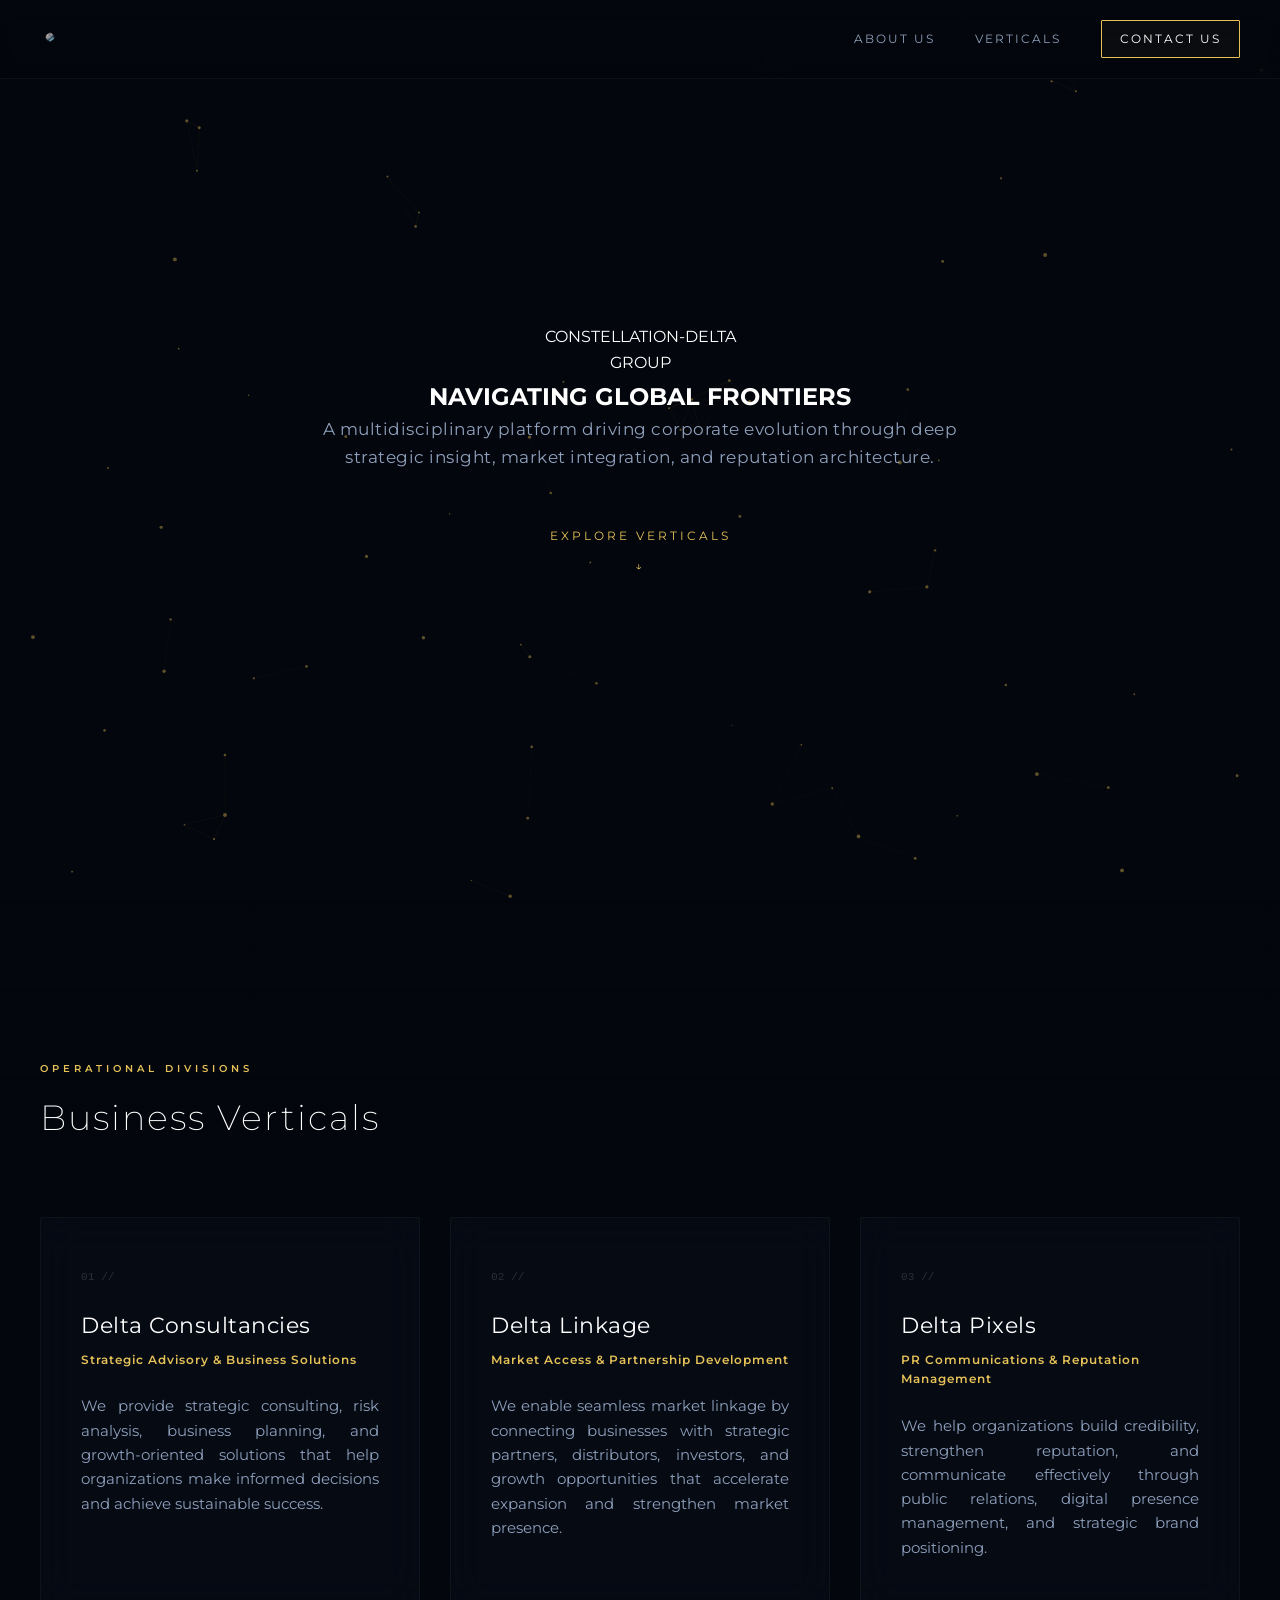
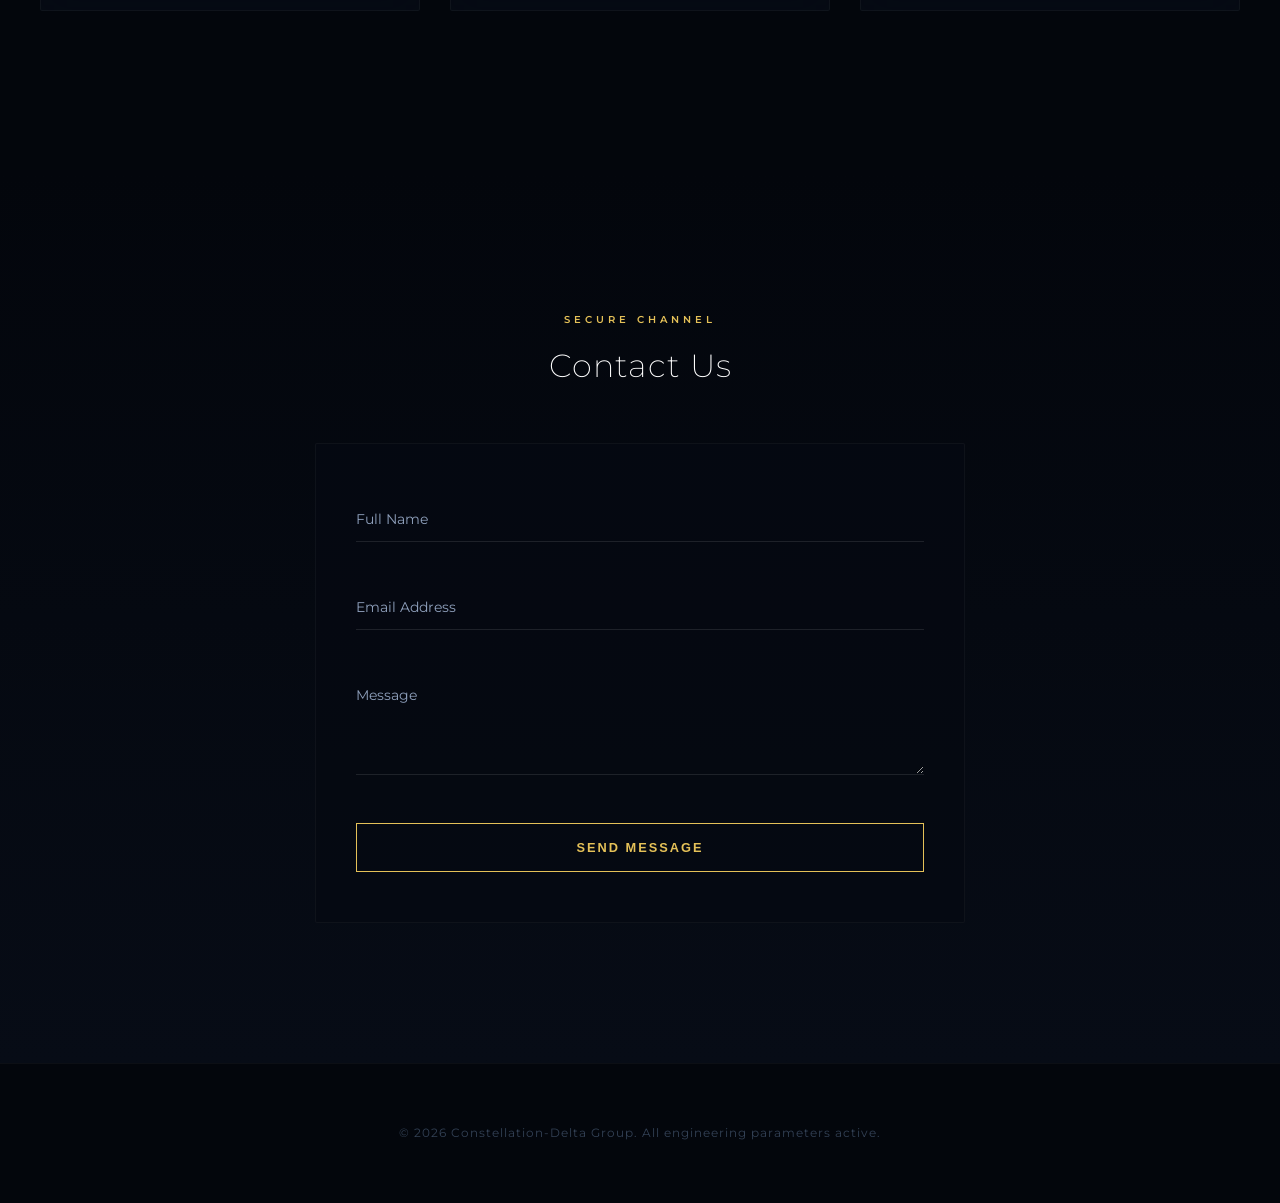
==== index.html @ 895ab6e4 "Update text and logo references in index.html" ====
<!DOCTYPE html>
<html lang="en">
<head>
    <meta charset="UTF-8">
    <meta name="viewport" content="width=device-width, initial-scale=1.0">
    <title>Constellation Delta - Group</title>
    <link rel="icon" type="image/x-icon" href="assets/img/favicon.ico">
    <link rel="stylesheet" href="style.css">
    <link rel="preconnect" href="https://fonts.googleapis.com">
    <link rel="preconnect" href="https://fonts.gstatic.com" crossorigin>
    <link href="https://fonts.googleapis.com/css2?family=Montserrat:wght@200;400;600&display=swap" rel="stylesheet">
</head>
<body>

    <canvas id="constellation-canvas"></canvas>

    <nav class="hud-navbar" id="hud-nav">
        <div class="hud-container">
            <a href="index.html" class="hud-logo-frame">
                <img src="assets/img/logo.png" alt="Constellation Delta Star" class="hud-logo-img star-glow">
            </a>
            <div class="hud-links">
                <a href="about.html" class="hud-link">About Us</a>
                <a href="#verticals" class="hud-link">Verticals</a>
                <a href="#contact" class="hud-link active-cta">Contact Us</a>
            </div>
        </div>
    </nav>

    <header class="cinema-hero">
        <div class="hero-focus-matrix">
            
            <div class="hero-text-logo">
                <div class="logo-title">CONSTELLATION-DELTA</div>
                <div class="logo-subtitle">
                    <span class="logo-line"></span>
                    <span class="logo-text">GROUP</span>
                    <span class="logo-line"></span>
                </div>
            </div>

            <h2 class="reveal-text">NAVIGATING GLOBAL FRONTIERS</h2>
            <p class="reveal-subtext">A multidisciplinary platform driving corporate evolution through deep strategic insight, market integration, and reputation architecture.</p>
            <div class="scroll-indicator-frame">
                <a href="#verticals" class="explore-trigger">Explore Verticals <span class="arrow-down">↓</span></a>
            </div>
        </div>
    </header>

    <main class="content-stream">
        <section id="verticals" class="interactive-matrix-section">
            <div class="section-intel-header">
                <span class="matrix-tag">OPERATIONAL DIVISIONS</span>
                <h2 class="matrix-title">Business Verticals</h2>
            </div>

            <div class="matrix-grid">
                <div class="matrix-node" data-tilt>
                    <div class="node-glow-conductor"></div>
                    <div class="node-internal">
                        <div class="node-index">01 //</div>
                        <h3>Delta Consultancies</h3>
                        <span class="node-specialization">Strategic Advisory & Business Solutions</span>
                        <p>We provide strategic consulting, risk analysis, business planning, and growth-oriented solutions that help organizations make informed decisions and achieve sustainable success.</p>
                    </div>
                </div>

                <div class="matrix-node" data-tilt>
                    <div class="node-glow-conductor"></div>
                    <div class="node-internal">
                        <div class="node-index">02 //</div>
                        <h3>Delta Linkage</h3>
                        <span class="node-specialization">Market Access & Partnership Development</span>
                        <p>We enable seamless market linkage by connecting businesses with strategic partners, distributors, investors, and growth opportunities that accelerate expansion and strengthen market presence.</p>
                    </div>
                </div>

                <div class="matrix-node" data-tilt>
                    <div class="node-glow-conductor"></div>
                    <div class="node-internal">
                        <div class="node-index">03 //</div>
                        <h3>Delta Pixels</h3>
                        <span class="node-specialization">PR Communications & Reputation Management</span>
                        <p>We help organizations build credibility, strengthen reputation, and communicate effectively through public relations, digital presence management, and strategic brand positioning.</p>
                    </div>
                </div>
            </div>
        </section>

        <section id="contact" class="quantum-form-section">
            <div class="form-container">
                <div class="form-intel-header">
                    <span class="matrix-tag">SECURE CHANNEL</span>
                    <h2>Contact Us</h2>
                </div>

                <form action="https://formspree.io/f/fihitesh@cdelta.in" method="POST" class="quantum-form">
                    <div class="quantum-field">
                        <input type="text" id="name" name="name" required placeholder=" ">
                        <label for="name">Full Name</label>
                        <div class="field-bar"></div>
                    </div>

                    <div class="quantum-field">
                        <input type="email" id="email" name="_replyto" required placeholder=" ">
                        <label for="email">Email Address</label>
                        <div class="field-bar"></div>
                    </div>

                    <div class="quantum-field">
                        <textarea id="message" name="message" rows="4" required placeholder=" "></textarea>
                        <label for="message">Message</label>
                        <div class="field-bar"></div>
                    </div>

                    <input type="hidden" name="_subject" value="Secure Corporate Inquiry - CDelta">
                    <button type="submit" class="quantum-submit-btn">
                        <span>Send Message</span>
                    </button>
                </form>
            </div>
        </section>
    </main>

    <footer class="matrix-footer">
        <p>&copy; 2026 Constellation-Delta Group. All engineering parameters active.</p>
    </footer>

    <script>
        // High-Performance HTML5 Canvas Constellation Galaxy Engine
        const canvas = document.getElementById('constellation-canvas');
        const ctx = canvas.getContext('2d');
        let particles = [];
        const particleCount = 75;

        function resizeCanvas() {
            canvas.width = window.innerWidth;
            canvas.height = window.innerHeight;
        }
        window.addEventListener('resize', resizeCanvas);
        resizeCanvas();

        class Particle {
            constructor() {
                this.x = Math.random() * canvas.width;
                this.y = Math.random() * canvas.height;
                this.speedX = (Math.random() - 0.5) * 0.35;
                this.speedY = (Math.random() - 0.5) * 0.35;
                this.radius = Math.random() * 1.5 + 0.5;
            }
            update() {
                this.x += this.speedX;
                this.y += this.speedY;
                if (this.x < 0 || this.x > canvas.width) this.speedX *= -1;
                if (this.y < 0 || this.y > canvas.height) this.speedY *= -1;
            }
            draw() {
                ctx.beginPath();
                ctx.arc(this.x, this.y, this.radius, 0, Math.PI * 2);
                ctx.fillStyle = 'rgba(229, 193, 88, 0.4)';
                ctx.fill();
            }
        }

        for (let i = 0; i < particleCount; i++) {
            particles.push(new Particle());
        }

        function animateGalaxy() {
            ctx.clearRect(0, 0, canvas.width, canvas.height);
            particles.forEach((p, idx) => {
                p.update();
                p.draw();
                for (let j = idx + 1; j < particles.length; j++) {
                    const dist = Math.hypot(p.x - particles[j].x, p.y - particles[j].y);
                    if (dist < 120) {
                        ctx.beginPath();
                        ctx.moveTo(p.x, p.y);
                        ctx.lineTo(particles[j].x, particles[j].y);
                        ctx.strokeStyle = `rgba(229, 193, 88, ${0.12 * (1 - dist/120)})`;
                        ctx.lineWidth = 0.5;
                        ctx.stroke();
                    }
                }
            });
            requestAnimationFrame(animateGalaxy);
        }
        animateGalaxy();

        // Advanced Mouse-Move Coordinate Glow Conductor for Matrix Cards
        const nodes = document.querySelectorAll('.matrix-node');
        nodes.forEach(node => {
            node.addEventListener('mousemove', e => {
                const rect = node.getBoundingClientRect();
                const x = e.clientX - rect.left;
                const y = e.clientY - rect.top;
                const conductor = node.querySelector('.node-glow-conductor');
                conductor.style.background = `radial-gradient(600px circle at ${x}px ${y}px, rgba(229, 193, 88, 0.08), transparent 40%)`;
            });
        });

        // Intersection Viewport Trigger Logic
        const observer = new IntersectionObserver((entries) => {
            entries.forEach(entry => {
                if (entry.isIntersecting) entry.target.classList.add('node-active');
            });
        }, { threshold: 0.1 });
        nodes.forEach(node => observer.observe(node));
    </script>
</body>
</html>
---- style.css ----
/* ==========================================================================
   1. ARCHITECTURAL TOKENS & SYSTEM VARIABLE SETUPS
   ========================================================================== */
:root {
    --space-void: #03060c;
    --space-surface: #070c16;
    --space-card: rgba(10, 17, 30, 0.45);
    --border-matrix: rgba(255, 255, 255, 0.04);
    --gold-stellar: #e5c158;
    --gold-stellar-muted: rgba(229, 193, 88, 0.2);
    --text-pure: #ffffff;
    --text-ambient: #8fa0bc;
    --font-primary: 'Montserrat', sans-serif;
}

/* Base Engine Rules */
* { margin: 0; padding: 0; box-sizing: border-box; }
html { scroll-behavior: smooth; background: var(--space-void); }
body {
    font-family: var(--font-primary);
    background-color: var(--space-void);
    color: var(--text-pure);
    overflow-x: hidden;
    line-height: 1.65;
}

/* High-Performance Canvas Space Linkage */
#constellation-canvas {
    position: fixed;
    top: 0;
    left: 0;
    width: 100vw;
    height: 100vh;
    z-index: 1;
    pointer-events: none;
}

/* ==========================================================================
   2. MODERN MINI-HUD NAVIGATION BAR
   ========================================================================== */
.hud-navbar {
    position: fixed;
    top: 0;
    left: 0;
    width: 100%;
    padding: 20px 0;
    z-index: 5000;
    background: linear-gradient(to bottom, rgba(3, 6, 12, 0.9) 0%, rgba(3, 6, 12, 0) 100%);
    backdrop-filter: blur(8px);
    -webkit-backdrop-filter: blur(8px);
    border-bottom: 1px solid var(--border-matrix);
}

.hud-container {
    max-width: 1400px;
    margin: 0 auto;
    display: flex;
    justify-content: space-between;
    align-items: center;
    padding: 0 40px;
}

.hud-logo-frame {
    display: flex;
    align-items: center;
    max-width: 280px; /* Safeguards mobile blowout strictly */
}

.hud-logo-img {
    width: 100%;
    height: auto;
    max-height: 20px; /* Keeps layout slim and hyper-controlled */
    object-fit: contain;
}

.hud-links {
    display: flex;
    align-items: center;
    gap: 40px;
}

.hud-link {
    color: var(--text-ambient);
    text-decoration: none;
    font-size: 0.75rem;
    font-weight: 400;
    letter-spacing: 2px;
    text-transform: uppercase;
    transition: color 0.3s cubic-bezier(0.16, 1, 0.3, 1);
}
.hud-link:hover, .hud-link.active-link { color: var(--gold-stellar); }

.active-cta {
    border: 1px solid var(--gold-stellar);
    padding: 8px 18px;
    border-radius: 1px;
    color: var(--text-pure);
    background: rgba(229, 193, 88, 0.03);
}
.active-cta:hover {
    background: var(--gold-stellar);
    color: var(--space-void);
    box-shadow: 0 0 15px var(--gold-stellar-muted);
}

/* ==========================================================================
   3. CINEMATIC HERO SPACE & PULSAR EXPLICIT GLOW
   ========================================================================== */
.cinema-hero {
    min-height: 100vh;
    display: flex;
    align-items: center;
    justify-content: center;
    position: relative;
    z-index: 5;
    padding: 0 30px;
}

.hero-focus-matrix {
    max-width: 900px;
    text-align: center;
}

/* Explicit Radiant Pulsar Star Glow Configuration */
.emblem-pulsar-wrapper {
    position: relative;
    display: inline-block;
    margin-bottom: 40px;
}

.pulsar-star-emblem {
    height: 100px;
    width: auto;
    max-width: 100%;
    object-fit: contain;
    animation: pulsarGlowAnimation 3.5s infinite ease-in-out;
}

@keyframes pulsarGlowAnimation {
    0% {
        filter: drop-shadow(0 0 15px rgba(229, 193, 88, 0.25)) brightness(1);
        transform: scale(1);
    }
    50% {
        filter: drop-shadow(0 0 45px rgba(229, 193, 88, 0.75)) brightness(1.2);
        transform: scale(1.02);
    }
    100% {
        filter: drop-shadow(0 0 15px rgba(229, 193, 88, 0.25)) brightness(1);
        transform: scale(1);
    }
}

.cinema-hero h1 {
    font-size: 3.5rem;
    font-weight: 200;
    letter-spacing: 6px;
    line-height: 1.2;
    margin-bottom: 24px;
    background: linear-gradient(180deg, #ffffff 30%, var(--text-ambient));
    -webkit-background-clip: text;
    -webkit-text-fill-color: transparent;
}

.cinema-hero p {
    font-size: 1.05rem;
    color: var(--text-ambient);
    font-weight: 400;
    max-width: 700px;
    margin: 0 auto 50px auto;
    letter-spacing: 0.5px;
}

.explore-trigger {
    color: var(--gold-stellar);
    text-decoration: none;
    font-size: 0.75rem;
    text-transform: uppercase;
    letter-spacing: 3px;
}
.arrow-down { display: block; margin-top: 8px; animation: bounce 2s infinite; }
@keyframes bounce { 0%, 20%, 50%, 80%, 100% { transform: translateY(0); } 40% { transform: translateY(-5px); } 60% { transform: translateY(-3px); } }

/* ==========================================================================
   4. INTERACTIVE MATRIX NODE ARCHITECTURE (NO EMOJIS)
   ========================================================================== */
.content-stream { position: relative; z-index: 10; background: linear-gradient(to bottom, transparent, var(--space-void) 15%); }

.interactive-matrix-section { padding: 160px 40px; max-width: 1400px; margin: 0 auto; }
.section-intel-header { margin-bottom: 70px; }
.matrix-tag { font-size: 0.65rem; color: var(--gold-stellar); letter-spacing: 4px; text-transform: uppercase; display: block; margin-bottom: 12px; font-weight: 600; }
.matrix-title { font-size: 2.2rem; font-weight: 200; letter-spacing: 2px; }

.matrix-grid { display: grid; grid-template-columns: repeat(auto-fit, minmax(360px, 1fr)); gap: 30px; }

.matrix-node {
    position: relative;
    background: var(--space-card);
    border: 1px solid var(--border-matrix);
    backdrop-filter: blur(20px);
    -webkit-backdrop-filter: blur(20px);
    border-radius: 2px;
    overflow: hidden;
    transition: transform 0.5s cubic-bezier(0.16, 1, 0.3, 1), border-color 0.5s ease;
}

.node-glow-conductor { position: absolute; top: 0; left: 0; width: 100%; height: 100%; pointer-events: none; z-index: 1; }
.node-internal { padding: 50px 40px; position: relative; z-index: 2; }
.node-index { font-size: 0.7rem; color: rgba(255,255,255,0.15); margin-bottom: 20px; font-family: monospace; }
.matrix-node h3 { font-size: 1.4rem; font-weight: 400; margin-bottom: 6px; letter-spacing: 0.5px; }
.node-specialization { font-size: 0.75rem; color: var(--gold-stellar); display: block; margin-bottom: 25px; letter-spacing: 1px; font-weight: 600; }
.matrix-node p { color: var(--text-ambient); font-size: 0.92rem; font-weight: 400; text-align: justify; }

/* Node Hover State Transformations */
.matrix-node:hover {
    transform: translateY(-8px) scale(1.01);
    border-color: rgba(229, 193, 88, 0.3);
    box-shadow: 0 15px 40px rgba(0,0,0,0.5);
}

/* ==========================================================================
   5. ADVANCED QUANTUM COMPONENT FORM FIELDS (SUBJECT ONLY)
   ========================================================================== */
.quantum-form-section { padding: 140px 40px; background: linear-gradient(to bottom, transparent, var(--space-surface)); }
.form-container { max-width: 650px; margin: 0 auto; }
.form-intel-header { text-align: center; margin-bottom: 50px; }
.form-intel-header h2 { font-size: 2rem; font-weight: 200; letter-spacing: 1px; }

.quantum-form { background: rgba(5, 9, 18, 0.8); border: 1px solid var(--border-matrix); padding: 50px 40px; border-radius: 2px; }
.quantum-field { position: relative; margin-bottom: 40px; }

.quantum-field input, .quantum-field textarea {
    width: 100%;
    padding: 14px 0;
    background: transparent;
    border: none;
    border-bottom: 1px solid rgba(255, 255, 255, 0.1);
    color: var(--text-pure);
    font-family: inherit;
    font-size: 1rem;
    transition: border-color 0.3s ease;
}

.quantum-field label {
    position: absolute;
    top: 14px;
    left: 0;
    color: var(--text-ambient);
    font-size: 0.9rem;
    font-weight: 400;
    pointer-events: none;
    transition: all 0.3s cubic-bezier(0.16, 1, 0.3, 1);
}

.quantum-field input:focus, .quantum-field textarea:focus { outline: none; }
.field-bar { position: absolute; bottom: 0; left: 0; width: 0; height: 1px; background: var(--gold-stellar); transition: width 0.4s ease; }
.quantum-field input:focus ~ .field-bar, .quantum-field textarea:focus ~ .field-bar { width: 100%; }

/* Advanced Label Displacement Architecture */
.quantum-field input:focus ~ label, .quantum-field input:not(:placeholder-shown) ~ label,
.quantum-field textarea:focus ~ label, .quantum-field textarea:not(:placeholder-shown) ~ label {
    top: -16px;
    font-size: 0.72rem;
    color: var(--gold-stellar);
    letter-spacing: 1.5px;
    text-transform: uppercase;
}

.quantum-submit-btn {
    width: 100%;
    background: transparent;
    border: 1px solid var(--gold-stellar);
    padding: 16px;
    cursor: pointer;
    position: relative;
    overflow: hidden;
}
.quantum-submit-btn span { color: var(--gold-stellar); font-size: 0.8rem; font-weight: 600; text-transform: uppercase; letter-spacing: 2px; position: relative; z-index: 2; transition: color 0.3s ease; }
.quantum-submit-btn::before { content: ''; position: absolute; top: 0; left: -100%; width: 100%; height: 100%; background: var(--gold-stellar); z-index: 1; transition: left 0.4s cubic-bezier(0.16, 1, 0.3, 1); }
.quantum-submit-btn:hover::before { left: 0; }
.quantum-submit-btn:hover span { color: var(--space-void); }

/* ==========================================================================
   6. HIGH-FIDELITY DOCUMENT PROFILE SCREEN VIEW (ABOUT PAGE)
   ========================================================================== */
.profile-document-view { min-height: 100vh; display: flex; align-items: center; padding: 140px 40px 80px 40px; position: relative; z-index: 5; }
.document-frame { max-width: 1000px; margin: 0 auto; background: var(--space-card); border: 1px solid var(--border-matrix); padding: 70px 60px; backdrop-filter: blur(20px); -webkit-backdrop-filter: blur(20px); }
.profile-header { font-size: 2.8rem; font-weight: 200; letter-spacing: 1px; margin-top: 15px; margin-bottom: 50px; }
.profile-body-grid { display: grid; grid-template-columns: 1fr 1fr; gap: 60px; }
.macro-abstract { font-size: 1.3rem; color: var(--text-pure); font-weight: 200; line-height: 1.6; border-left: 2px solid var(--gold-stellar); padding-left: 30px; }
.profile-extended-col p { color: var(--text-ambient); font-size: 1rem; margin-bottom: 30px; font-weight: 400; text-align: justify; }
.return-vector-btn { color: var(--gold-stellar); text-decoration: none; font-size: 0.75rem; text-transform: uppercase; letter-spacing: 2px; display: inline-block; margin-top: 10px; }
.return-vector-btn:hover { text-decoration: underline; }

/* ==========================================================================
   7. STAGGERED ANIMATIONS & ROBUST MOBILE ENGINEERING
   ========================================================================== */
.matrix-footer { text-align: center; padding: 60px 0; border-top: 1px solid var(--border-matrix); color: #334155; font-size: 0.72rem; letter-spacing: 1px; position: relative; z-index: 10; }

@media (max-width: 968px) {
    .profile-body-grid { grid-template-columns: 1fr; gap: 40px; }
    .document-frame { padding: 40px 25px; }
    .cinema-hero h1 { font-size: 2.2rem; letter-spacing: 3px; }
    .hud-container { padding: 0 20px; }
    .hud-links { gap: 20px; }
}

@media (max-width: 768px) {
    .matrix-grid { grid-template-columns: 1fr; }
    .hud-links { display: none; } /* Standard technical architectural cutoff for adaptive screens */
    .interactive-matrix-section { padding: 100px 20px; }
    .quantum-form { padding: 35px 20px; }
}
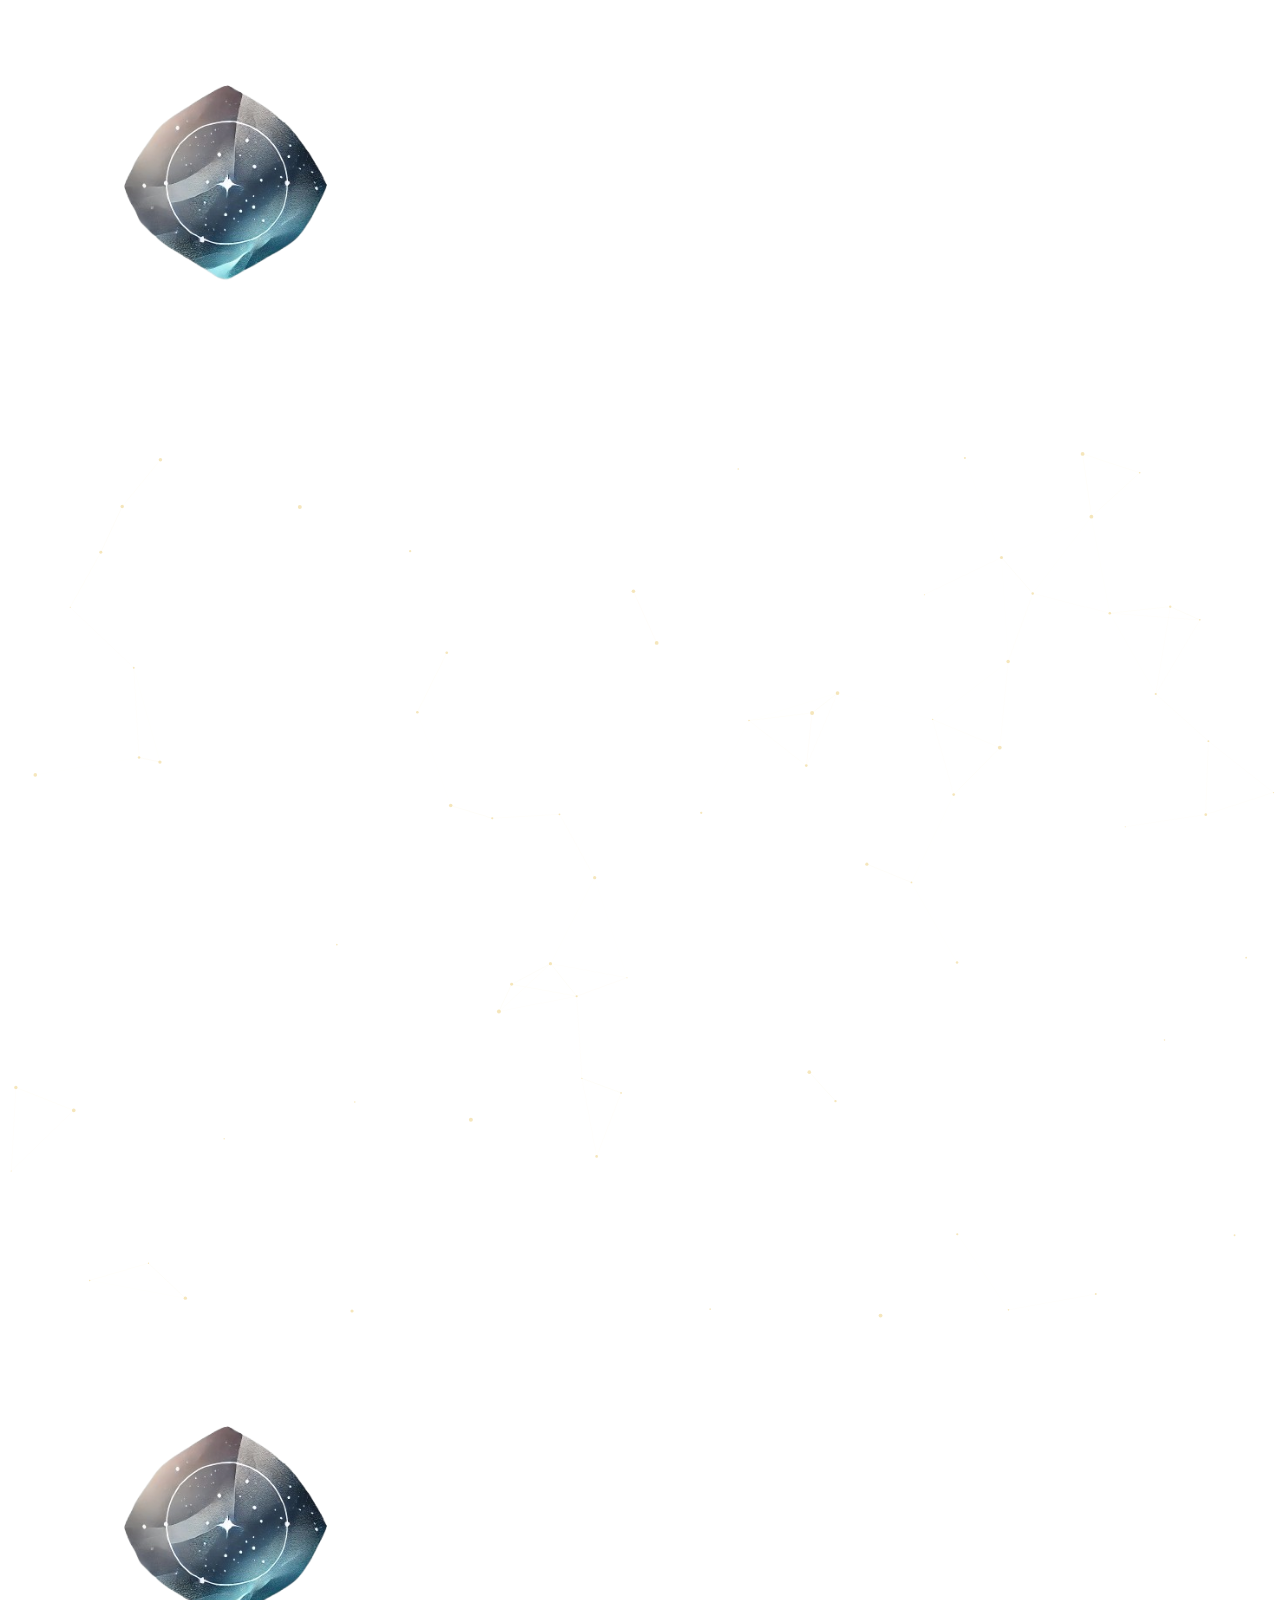
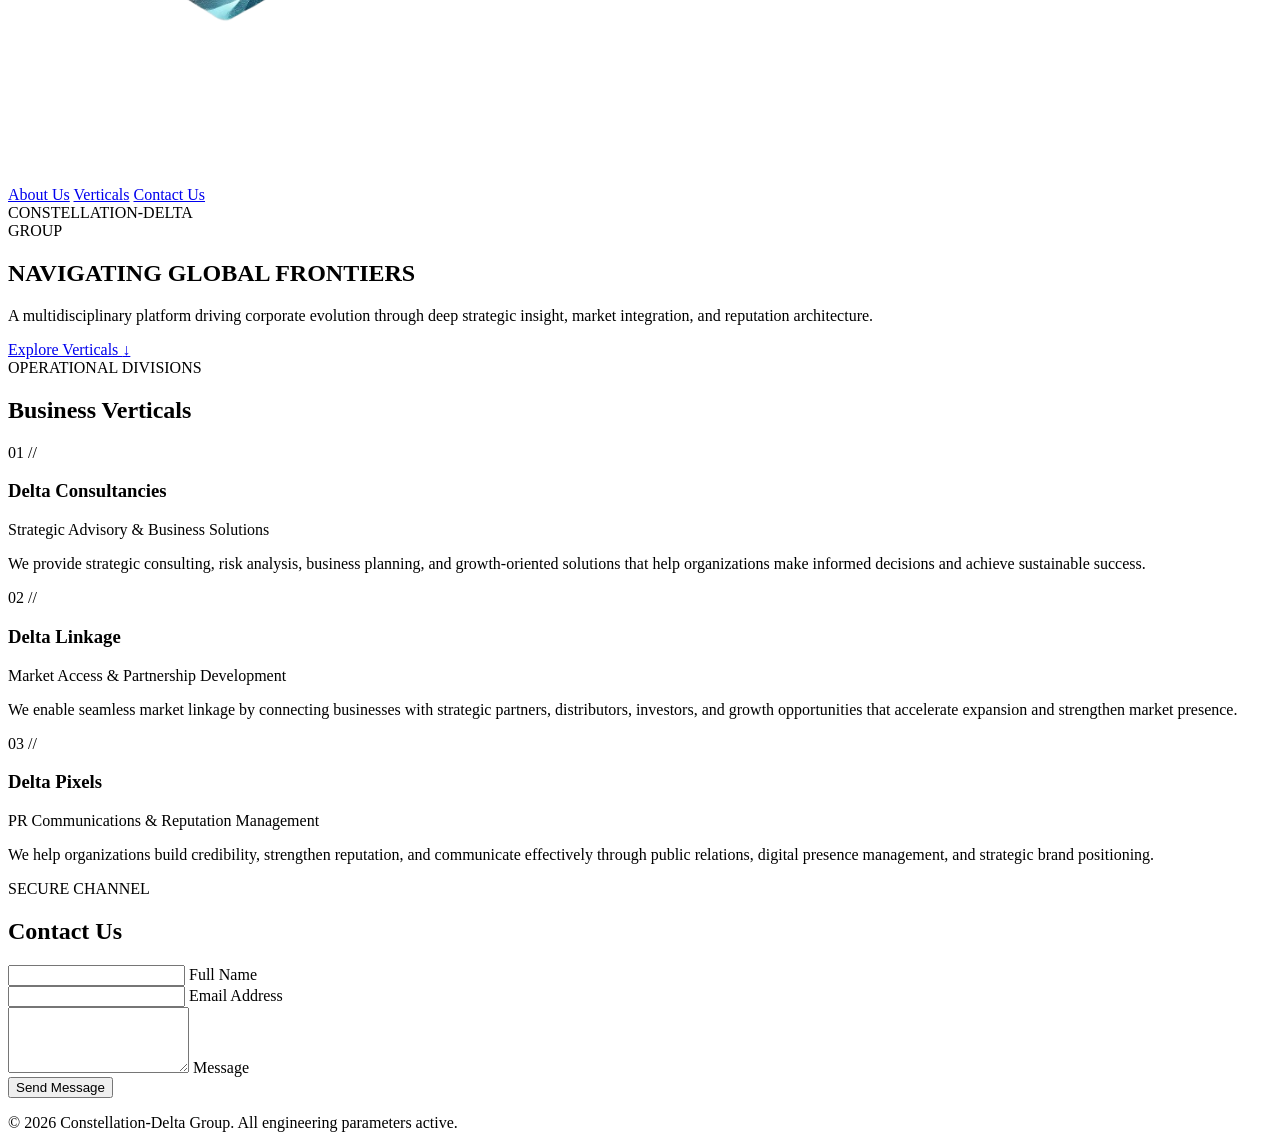
==== commit f7c2a393: "Update index.html" ====
--- a/index.html
+++ b/index.html
@@ -11,13 +11,20 @@
     <link href="https://fonts.googleapis.com/css2?family=Montserrat:wght@200;400;600&display=swap" rel="stylesheet">
 </head>
 <body>
+    <!-- CDelta one-time institutional brand ident -->
+    <div class="brand-ident" aria-hidden="true">
+        <div class="brand-ident-stage">
+            <img src="assets/img/logo.png" alt="" class="brand-ident-logo">
+        </div>
+    </div>
+
 
     <canvas id="constellation-canvas"></canvas>
 
     <nav class="hud-navbar" id="hud-nav">
         <div class="hud-container">
             <a href="index.html" class="hud-logo-frame">
-                <img src="assets/img/logo.png" alt="Constellation Delta Star" class="hud-logo-img star-glow">
+                <img src="assets/img/logo.png" alt="Constellation Delta Star" class="hud-logo-img">
             </a>
             <div class="hud-links">
                 <a href="about.html" class="hud-link">About Us</a>
@@ -206,6 +213,22 @@
             });
         }, { threshold: 0.1 });
         nodes.forEach(node => observer.observe(node));
-    </script>
+    
+        /*
+         * CDelta brand-ident controller.
+         * The constellation background animation is not modified.
+         */
+        window.addEventListener('load', function () {
+            document.documentElement.classList.add('brand-ident-active');
+
+            window.setTimeout(function () {
+                document.documentElement.classList.add('brand-ident-handoff');
+            }, 2000);
+
+            window.setTimeout(function () {
+                document.documentElement.classList.add('brand-ident-complete');
+            }, 2850);
+        });
+</script>
 </body>
 </html>
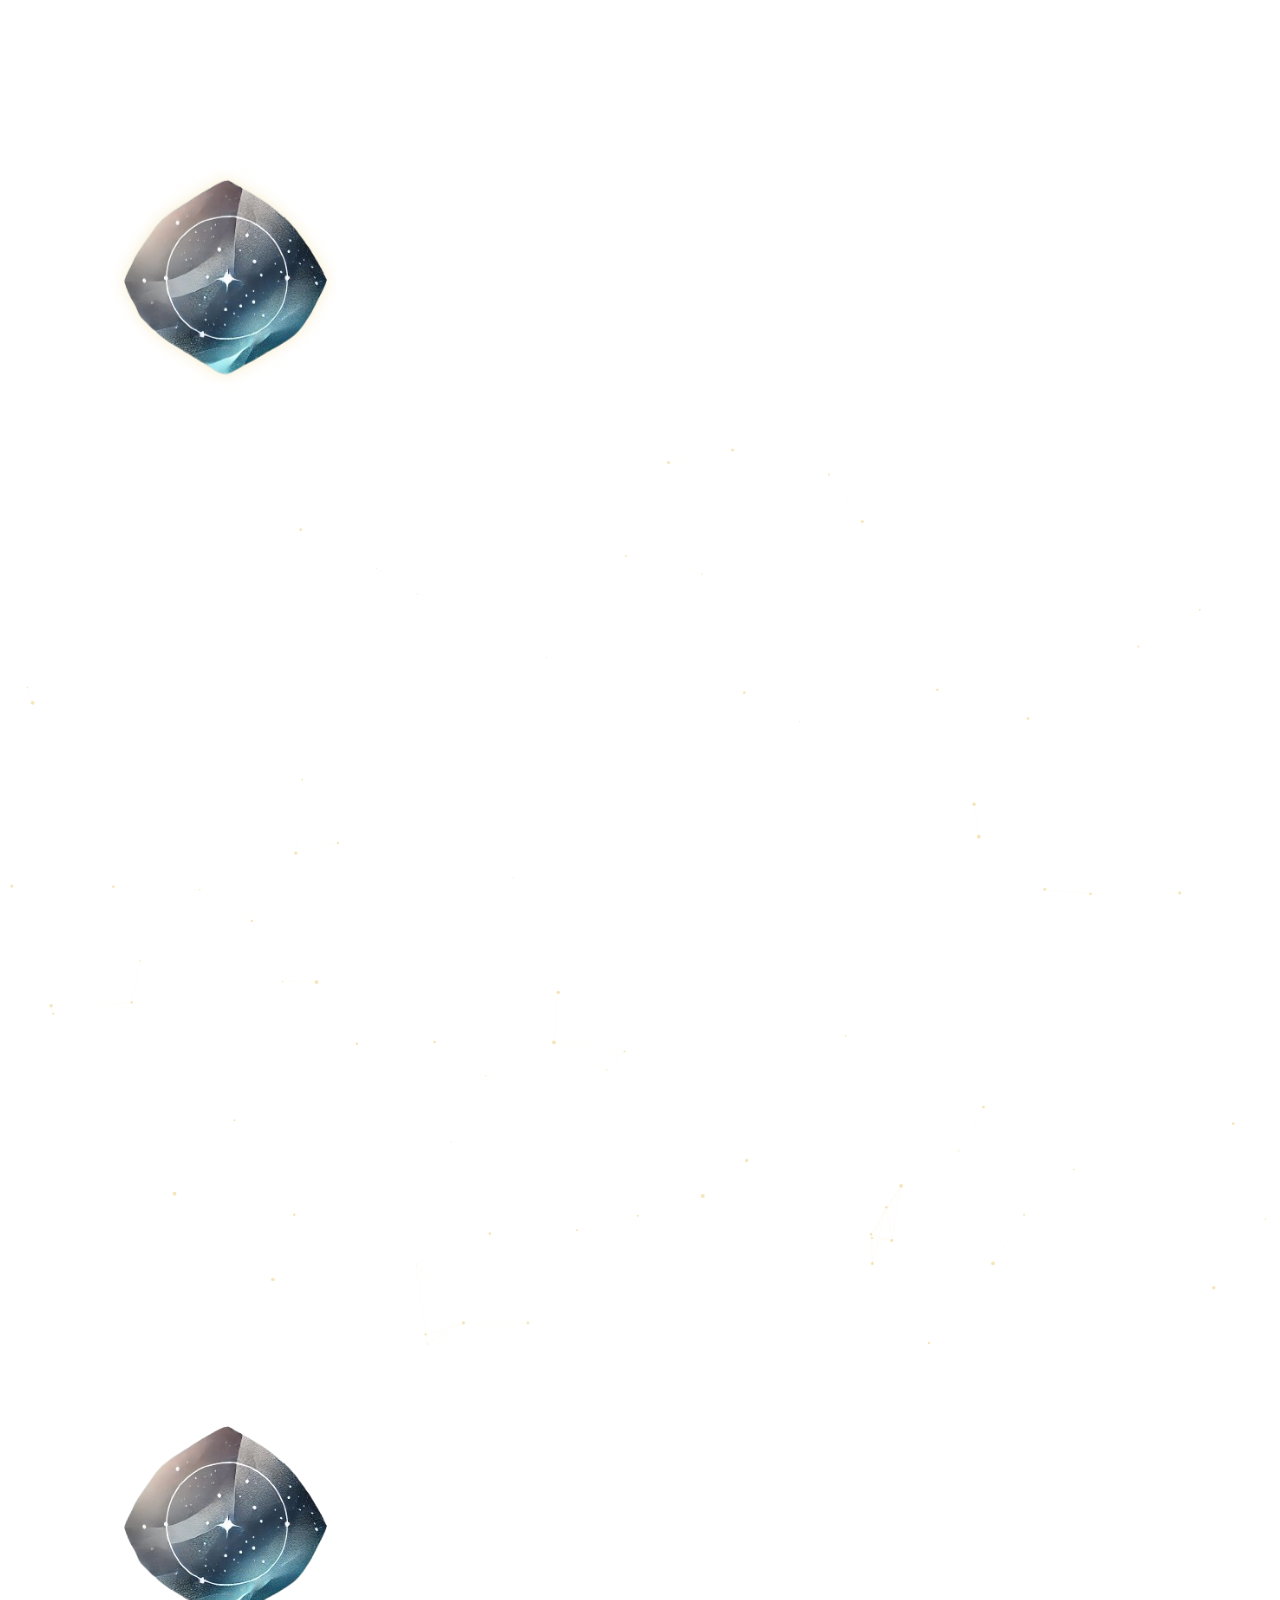
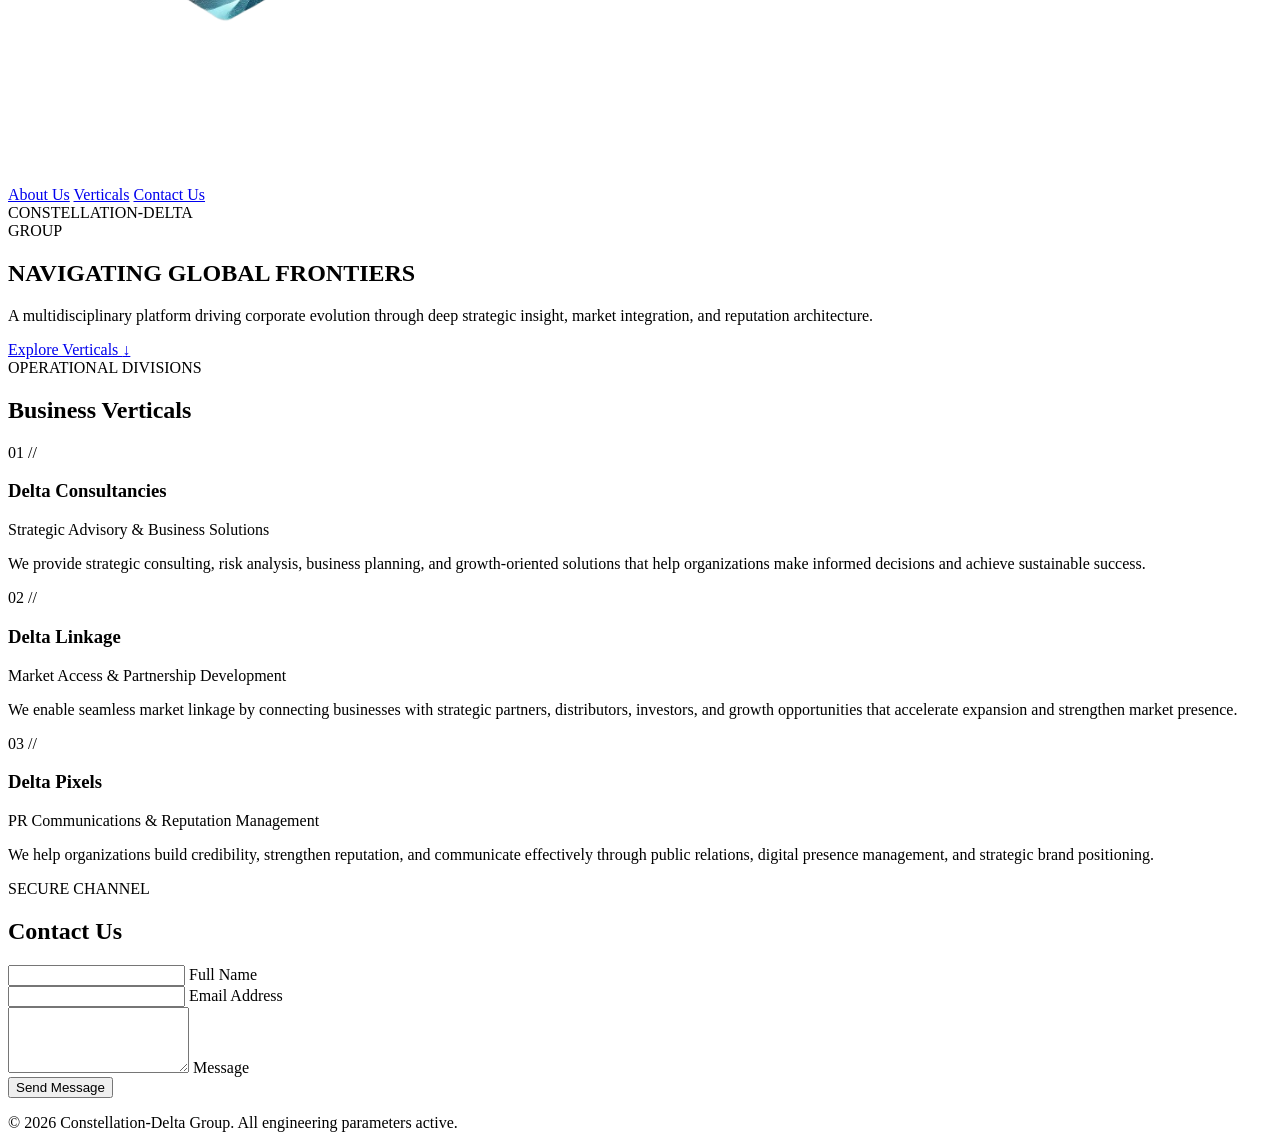
==== commit eb61fd9e: "Update index.html" ====
--- a/index.html
+++ b/index.html
@@ -11,10 +11,11 @@
     <link href="https://fonts.googleapis.com/css2?family=Montserrat:wght@200;400;600&display=swap" rel="stylesheet">
 </head>
 <body>
+
     <!-- CDelta one-time institutional brand ident -->
-    <div class="brand-ident" aria-hidden="true">
+    <div class="brand-ident" id="brand-ident" aria-hidden="true">
         <div class="brand-ident-stage">
-            <img src="assets/img/logo.png" alt="" class="brand-ident-logo">
+            <img src="assets/img/logo.png" alt="" class="brand-ident-logo" id="brand-ident-logo">
         </div>
     </div>
 
@@ -24,7 +25,7 @@
     <nav class="hud-navbar" id="hud-nav">
         <div class="hud-container">
             <a href="index.html" class="hud-logo-frame">
-                <img src="assets/img/logo.png" alt="Constellation Delta Star" class="hud-logo-img">
+                <img src="assets/img/logo.png" alt="Constellation Delta Star" class="hud-logo-img" id="nav-logo">
             </a>
             <div class="hud-links">
                 <a href="about.html" class="hud-link">About Us</a>
@@ -214,21 +215,98 @@
         }, { threshold: 0.1 });
         nodes.forEach(node => observer.observe(node));
     
-        /*
-         * CDelta brand-ident controller.
-         * The constellation background animation is not modified.
-         */
-        window.addEventListener('load', function () {
-            document.documentElement.classList.add('brand-ident-active');
-
-            window.setTimeout(function () {
-                document.documentElement.classList.add('brand-ident-handoff');
-            }, 2000);
-
-            window.setTimeout(function () {
-                document.documentElement.classList.add('brand-ident-complete');
-            }, 2850);
-        });
+        // CDelta Institutional Brand Ident
+        // This animation is independent of the existing constellation canvas.
+        (function () {
+            const brandIdent = document.getElementById('brand-ident');
+            const brandLogo = document.getElementById('brand-ident-logo');
+            const navLogo = document.getElementById('nav-logo');
+
+            if (!brandIdent || !brandLogo || !navLogo) return;
+
+            const reducedMotion = window.matchMedia('(prefers-reduced-motion: reduce)').matches;
+
+            function finishImmediately() {
+                brandIdent.classList.add('is-hidden');
+                navLogo.classList.add('logo-ready');
+            }
+
+            function runBrandIdent() {
+                if (reducedMotion) {
+                    finishImmediately();
+                    return;
+                }
+
+                const target = navLogo.getBoundingClientRect();
+                const start = brandLogo.getBoundingClientRect();
+
+                const moveX = (target.left + target.width / 2) - (start.left + start.width / 2);
+                const moveY = (target.top + target.height / 2) - (start.top + start.height / 2);
+                const scale = Math.max(0.01, Math.min(1, target.width / start.width));
+
+                navLogo.classList.remove('logo-ready');
+
+                // One complete 2.4-second institutional 3D revolution.
+                brandLogo.animate(
+                    [
+                        { transform: 'rotateY(0deg) scale(1)', filter: 'drop-shadow(0 0 8px rgba(229,193,88,.25))' },
+                        { transform: 'rotateY(90deg) scale(1.025)', filter: 'drop-shadow(0 0 18px rgba(229,193,88,.55))' },
+                        { transform: 'rotateY(180deg) scale(1.04)', filter: 'drop-shadow(0 0 24px rgba(229,193,88,.70))' },
+                        { transform: 'rotateY(270deg) scale(1.025)', filter: 'drop-shadow(0 0 18px rgba(229,193,88,.55))' },
+                        { transform: 'rotateY(360deg) scale(1)', filter: 'drop-shadow(0 0 8px rgba(229,193,88,.30))' }
+                    ],
+                    {
+                        duration: 2400,
+                        easing: 'cubic-bezier(.45,.05,.55,.95)',
+                        fill: 'forwards'
+                    }
+                ).finished
+                .then(function () {
+                    // Very short front-facing settle (0.2 seconds).
+                    return brandLogo.animate(
+                        [
+                            { transform: 'rotateY(360deg) scale(1)' },
+                            { transform: 'rotateY(360deg) scale(1.015)' },
+                            { transform: 'rotateY(360deg) scale(1)' }
+                        ],
+                        { duration: 200, easing: 'ease-out', fill: 'forwards' }
+                    ).finished;
+                })
+                .then(function () {
+                    // Same emblem now travels to the actual measured nav position (0.8 seconds).
+                    return brandLogo.animate(
+                        [
+                            {
+                                transform: 'translate3d(0,0,0) rotateY(360deg) scale(1)',
+                                filter: 'drop-shadow(0 0 8px rgba(229,193,88,.30))'
+                            },
+                            {
+                                transform: 'translate3d(' + moveX + 'px,' + moveY + 'px,0) rotateY(360deg) scale(' + scale + ')',
+                                filter: 'drop-shadow(0 0 8px rgba(229,193,88,.25))'
+                            }
+                        ],
+                        {
+                            duration: 800,
+                            easing: 'cubic-bezier(.65,0,.35,1)',
+                            fill: 'forwards'
+                        }
+                    ).finished;
+                })
+                .then(function () {
+                    navLogo.classList.add('logo-ready');
+                    brandIdent.classList.add('is-hidden');
+                })
+                .catch(finishImmediately);
+            }
+
+            if (document.readyState === 'complete') {
+                window.setTimeout(runBrandIdent, 80);
+            } else {
+                window.addEventListener('load', function () {
+                    window.setTimeout(runBrandIdent, 80);
+                }, { once: true });
+            }
+        }());
 </script>
 </body>
-</html>
+</html>
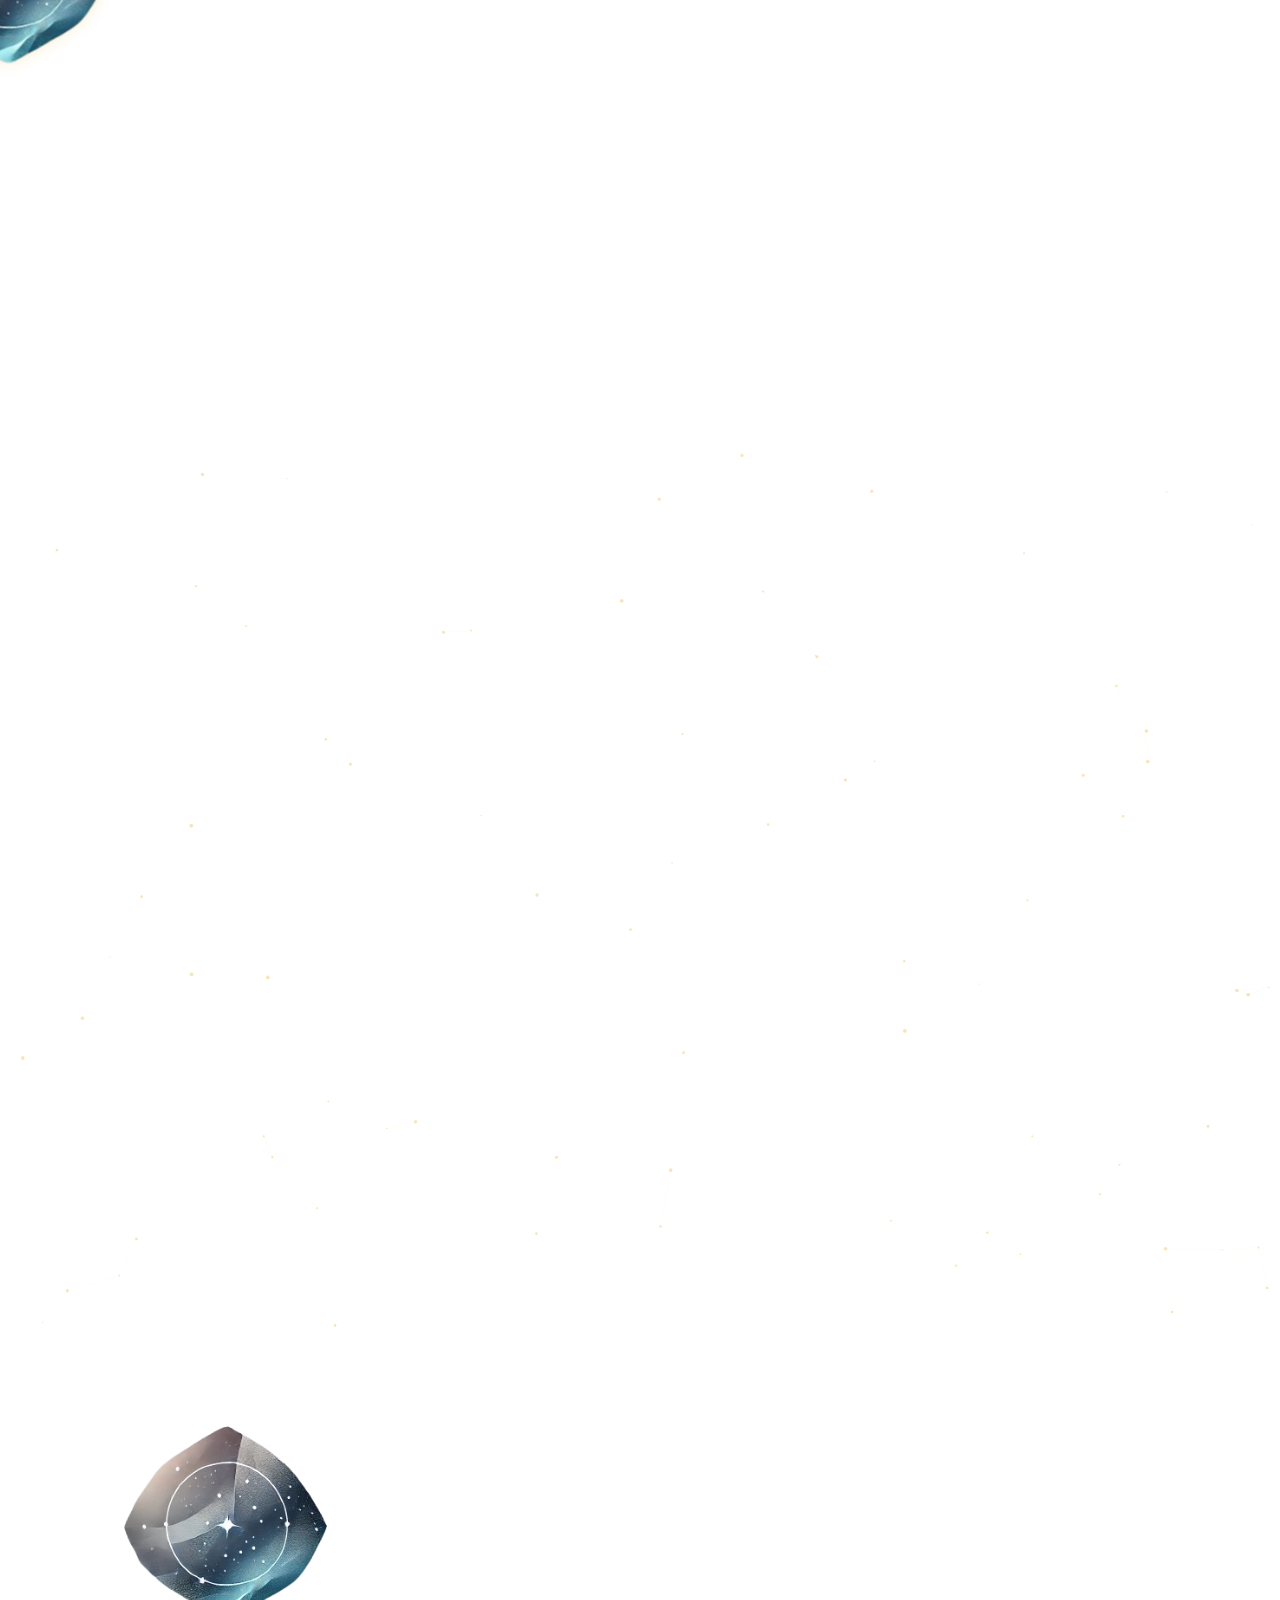
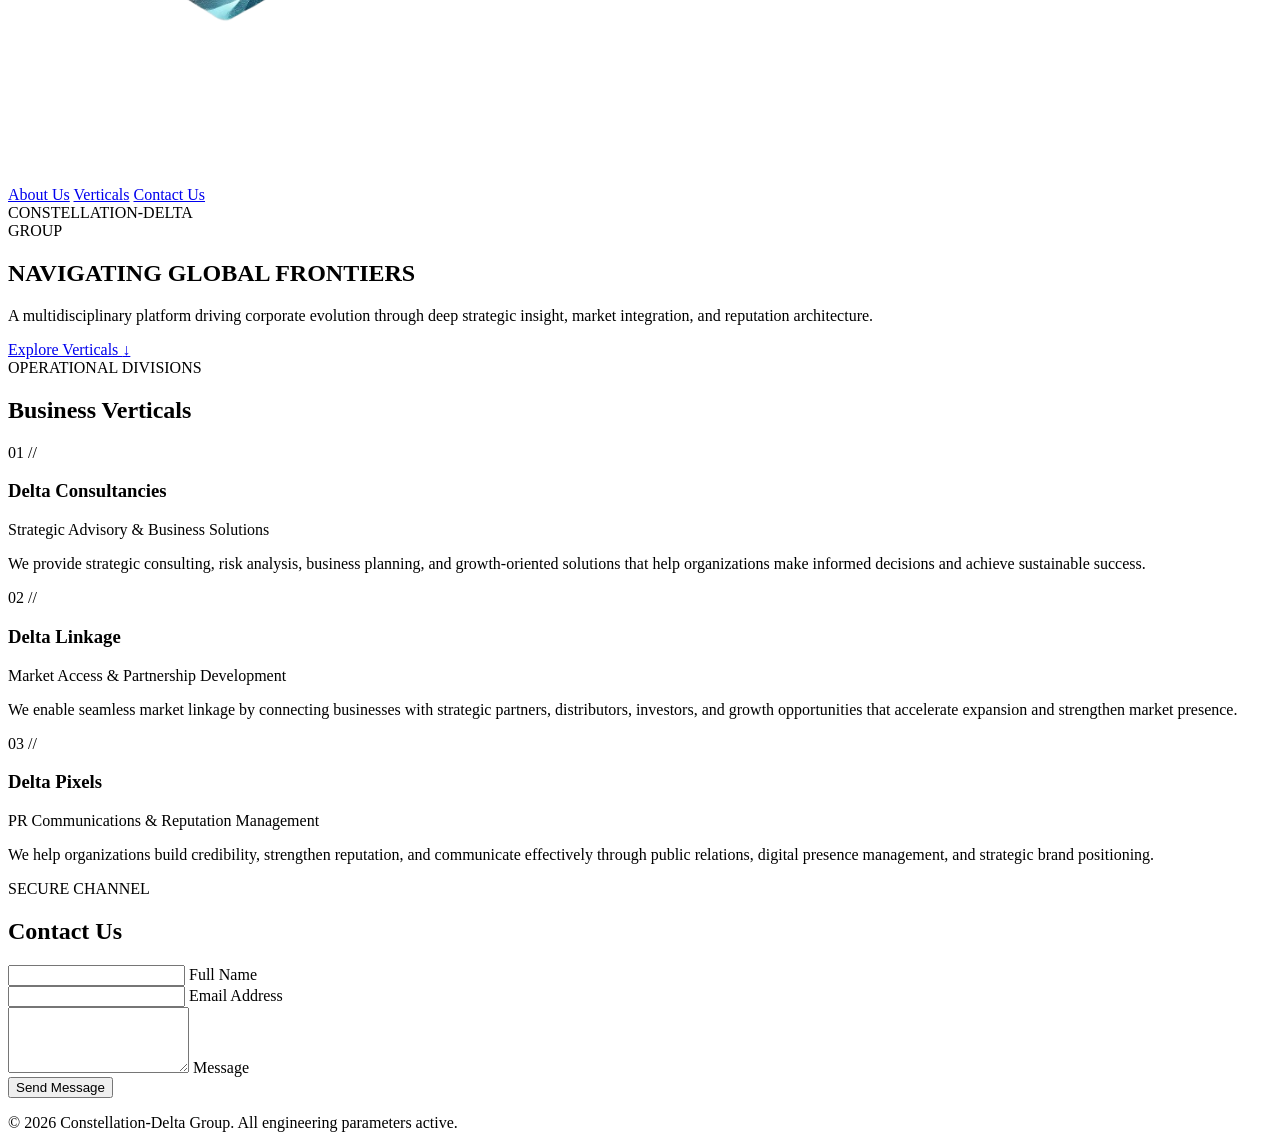
==== commit 7ce561f2: "A" ====
--- a/index.html
+++ b/index.html
@@ -10,7 +10,7 @@
     <link rel="preconnect" href="https://fonts.gstatic.com" crossorigin>
     <link href="https://fonts.googleapis.com/css2?family=Montserrat:wght@200;400;600&display=swap" rel="stylesheet">
 </head>
-<body>
+<body class="brand-intro-running">
 
     <!-- CDelta one-time institutional brand ident -->
     <div class="brand-ident" id="brand-ident" aria-hidden="true">
@@ -216,7 +216,8 @@
         nodes.forEach(node => observer.observe(node));
     
         // CDelta Institutional Brand Ident
-        // This animation is independent of the existing constellation canvas.
+        // Only the background constellation and center emblem are visible
+        // until the emblem reaches the navigation position.
         (function () {
             const brandIdent = document.getElementById('brand-ident');
             const brandLogo = document.getElementById('brand-ident-logo');
@@ -226,19 +227,22 @@
 
             const reducedMotion = window.matchMedia('(prefers-reduced-motion: reduce)').matches;
 
-            function finishImmediately() {
+            function revealSite() {
+                document.body.classList.remove('brand-intro-running');
+                navLogo.classList.add('logo-ready');
                 brandIdent.classList.add('is-hidden');
-                navLogo.classList.add('logo-ready');
             }
 
             function runBrandIdent() {
                 if (reducedMotion) {
-                    finishImmediately();
+                    revealSite();
                     return;
                 }
 
+                // brandLogo is exactly centered by CSS. The nav destination is
+                // measured from the real rendered logo, so alignment is responsive.
+                const start = brandLogo.getBoundingClientRect();
                 const target = navLogo.getBoundingClientRect();
-                const start = brandLogo.getBoundingClientRect();
 
                 const moveX = (target.left + target.width / 2) - (start.left + start.width / 2);
                 const moveY = (target.top + target.height / 2) - (start.top + start.height / 2);
@@ -246,67 +250,59 @@
 
                 navLogo.classList.remove('logo-ready');
 
-                // One complete 2.4-second institutional 3D revolution.
+                // 2.4 seconds: one full 3D vertical-axis revolution.
                 brandLogo.animate(
                     [
-                        { transform: 'rotateY(0deg) scale(1)', filter: 'drop-shadow(0 0 8px rgba(229,193,88,.25))' },
-                        { transform: 'rotateY(90deg) scale(1.025)', filter: 'drop-shadow(0 0 18px rgba(229,193,88,.55))' },
-                        { transform: 'rotateY(180deg) scale(1.04)', filter: 'drop-shadow(0 0 24px rgba(229,193,88,.70))' },
-                        { transform: 'rotateY(270deg) scale(1.025)', filter: 'drop-shadow(0 0 18px rgba(229,193,88,.55))' },
-                        { transform: 'rotateY(360deg) scale(1)', filter: 'drop-shadow(0 0 8px rgba(229,193,88,.30))' }
+                        { transform: 'translate(-50%, -50%) rotateY(0deg) scale(1)', filter: 'drop-shadow(0 0 8px rgba(229,193,88,.24))' },
+                        { transform: 'translate(-50%, -50%) rotateY(90deg) scale(1.02)', filter: 'drop-shadow(0 0 18px rgba(229,193,88,.48))' },
+                        { transform: 'translate(-50%, -50%) rotateY(180deg) scale(1.04)', filter: 'drop-shadow(0 0 22px rgba(229,193,88,.60))' },
+                        { transform: 'translate(-50%, -50%) rotateY(270deg) scale(1.02)', filter: 'drop-shadow(0 0 18px rgba(229,193,88,.48))' },
+                        { transform: 'translate(-50%, -50%) rotateY(360deg) scale(1)', filter: 'drop-shadow(0 0 8px rgba(229,193,88,.28))' }
                     ],
-                    {
-                        duration: 2400,
-                        easing: 'cubic-bezier(.45,.05,.55,.95)',
-                        fill: 'forwards'
-                    }
+                    { duration: 2400, easing: 'cubic-bezier(.45,.05,.55,.95)', fill: 'forwards' }
                 ).finished
                 .then(function () {
-                    // Very short front-facing settle (0.2 seconds).
+                    // 0.2 seconds: brief front-facing settle.
                     return brandLogo.animate(
                         [
-                            { transform: 'rotateY(360deg) scale(1)' },
-                            { transform: 'rotateY(360deg) scale(1.015)' },
-                            { transform: 'rotateY(360deg) scale(1)' }
+                            { transform: 'translate(-50%, -50%) rotateY(360deg) scale(1)' },
+                            { transform: 'translate(-50%, -50%) rotateY(360deg) scale(1.015)' },
+                            { transform: 'translate(-50%, -50%) rotateY(360deg) scale(1)' }
                         ],
                         { duration: 200, easing: 'ease-out', fill: 'forwards' }
                     ).finished;
                 })
                 .then(function () {
-                    // Same emblem now travels to the actual measured nav position (0.8 seconds).
+                    // 0.8 seconds: same emblem shrinks and travels to the exact nav position.
                     return brandLogo.animate(
                         [
+                            { transform: 'translate(-50%, -50%) rotateY(360deg) scale(1)' },
                             {
-                                transform: 'translate3d(0,0,0) rotateY(360deg) scale(1)',
-                                filter: 'drop-shadow(0 0 8px rgba(229,193,88,.30))'
-                            },
-                            {
-                                transform: 'translate3d(' + moveX + 'px,' + moveY + 'px,0) rotateY(360deg) scale(' + scale + ')',
-                                filter: 'drop-shadow(0 0 8px rgba(229,193,88,.25))'
+                                transform:
+                                    'translate(calc(-50% + ' + moveX + 'px), calc(-50% + ' + moveY + 'px)) ' +
+                                    'rotateY(360deg) scale(' + scale + ')'
                             }
                         ],
-                        {
-                            duration: 800,
-                            easing: 'cubic-bezier(.65,0,.35,1)',
-                            fill: 'forwards'
-                        }
+                        { duration: 800, easing: 'cubic-bezier(.65,0,.35,1)', fill: 'forwards' }
                     ).finished;
                 })
-                .then(function () {
-                    navLogo.classList.add('logo-ready');
-                    brandIdent.classList.add('is-hidden');
-                })
-                .catch(finishImmediately);
-            }
-
+                .then(revealSite)
+                .catch(revealSite);
+            }
+
+            // Wait for final layout, then measure the actual destination.
             if (document.readyState === 'complete') {
-                window.setTimeout(runBrandIdent, 80);
+                requestAnimationFrame(function () {
+                    requestAnimationFrame(runBrandIdent);
+                });
             } else {
                 window.addEventListener('load', function () {
-                    window.setTimeout(runBrandIdent, 80);
+                    requestAnimationFrame(function () {
+                        requestAnimationFrame(runBrandIdent);
+                    });
                 }, { once: true });
             }
         }());
 </script>
 </body>
-</html>+</html>
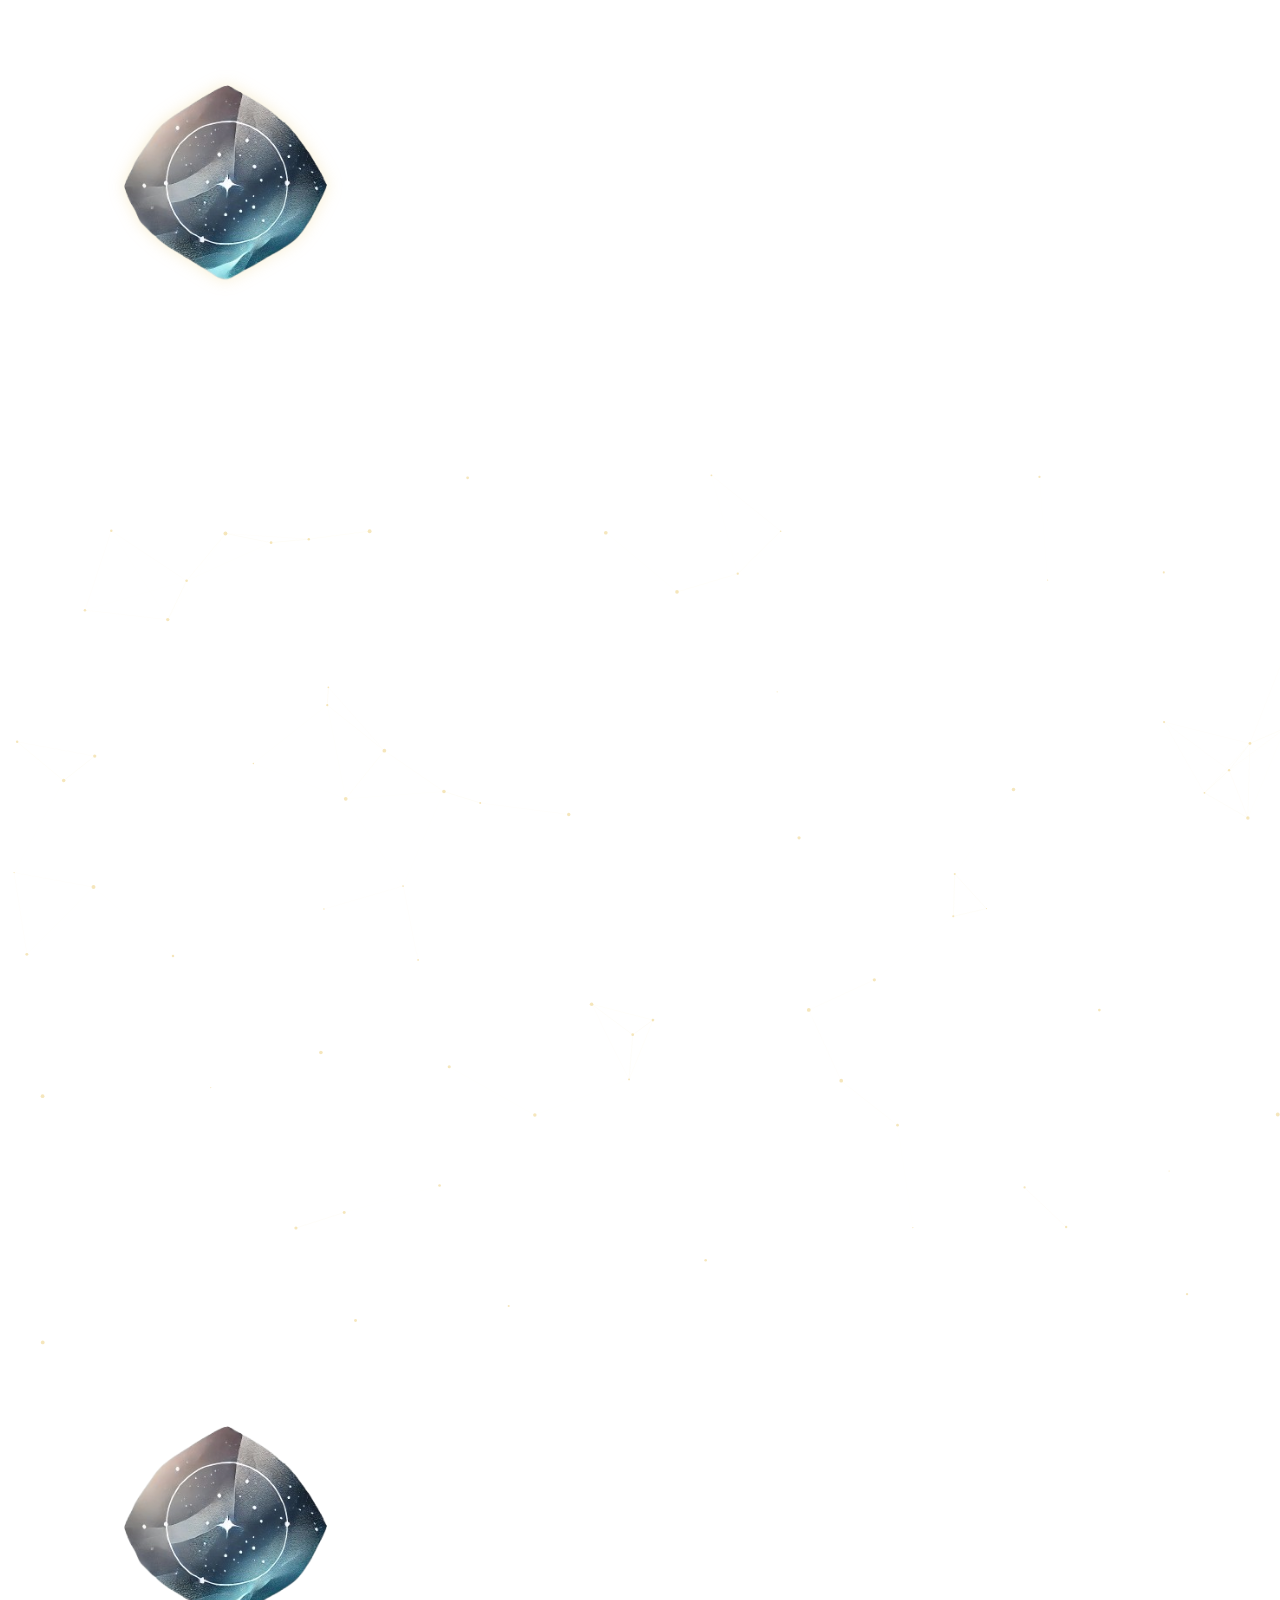
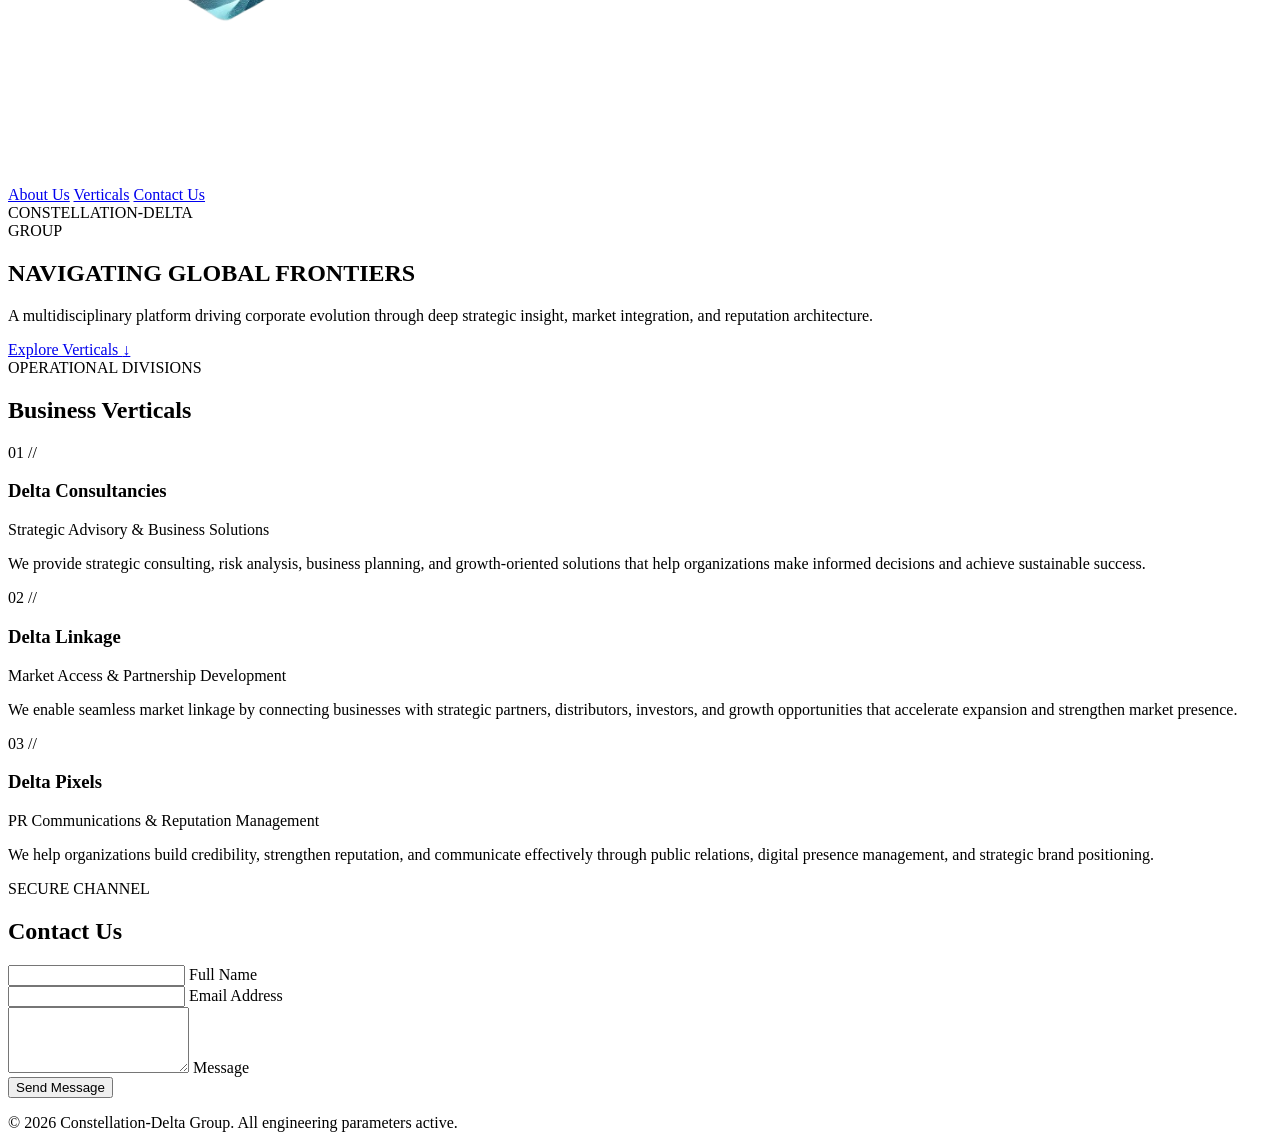
==== commit 5ed2a9b7: "B" ====
--- a/index.html
+++ b/index.html
@@ -14,8 +14,10 @@
 
     <!-- CDelta one-time institutional brand ident -->
     <div class="brand-ident" id="brand-ident" aria-hidden="true">
-        <div class="brand-ident-stage">
-            <img src="assets/img/logo.png" alt="" class="brand-ident-logo" id="brand-ident-logo">
+        <div class="brand-ident-motion">
+            <div class="brand-ident-rotation">
+                <img src="assets/img/logo.png" alt="" class="brand-ident-logo" id="brand-ident-logo">
+            </div>
         </div>
     </div>
 
@@ -216,91 +218,120 @@
         nodes.forEach(node => observer.observe(node));
     
         // CDelta Institutional Brand Ident
-        // Only the background constellation and center emblem are visible
-        // until the emblem reaches the navigation position.
+        // The constellation background remains visible. Site UI/text is withheld
+        // until the emblem reaches the real navigation-logo position.
         (function () {
-            const brandIdent = document.getElementById('brand-ident');
-            const brandLogo = document.getElementById('brand-ident-logo');
+            const ident = document.getElementById('brand-ident');
+            const motion = document.querySelector('.brand-ident-motion');
+            const logo = document.getElementById('brand-ident-logo');
             const navLogo = document.getElementById('nav-logo');
 
-            if (!brandIdent || !brandLogo || !navLogo) return;
+            if (!ident || !motion || !logo || !navLogo) return;
 
             const reducedMotion = window.matchMedia('(prefers-reduced-motion: reduce)').matches;
 
             function revealSite() {
                 document.body.classList.remove('brand-intro-running');
                 navLogo.classList.add('logo-ready');
-                brandIdent.classList.add('is-hidden');
-            }
-
-            function runBrandIdent() {
+                ident.classList.add('is-hidden');
+            }
+
+            function run() {
                 if (reducedMotion) {
                     revealSite();
                     return;
                 }
 
-                // brandLogo is exactly centered by CSS. The nav destination is
-                // measured from the real rendered logo, so alignment is responsive.
-                const start = brandLogo.getBoundingClientRect();
-                const target = navLogo.getBoundingClientRect();
-
-                const moveX = (target.left + target.width / 2) - (start.left + start.width / 2);
-                const moveY = (target.top + target.height / 2) - (start.top + start.height / 2);
-                const scale = Math.max(0.01, Math.min(1, target.width / start.width));
+                /*
+                 * The rotation layer NEVER moves.
+                 * It is anchored exactly at 50vw / 50vh.
+                 * Only the outer motion layer travels after the revolution.
+                 */
+                const startRect = motion.getBoundingClientRect();
+                const destination = navLogo.getBoundingClientRect();
+
+                const startCenterX = startRect.left + startRect.width / 2;
+                const startCenterY = startRect.top + startRect.height / 2;
+                const destinationCenterX = destination.left + destination.width / 2;
+                const destinationCenterY = destination.top + destination.height / 2;
+
+                const deltaX = destinationCenterX - startCenterX;
+                const deltaY = destinationCenterY - startCenterY;
+                const finalScale = Math.min(
+                    1,
+                    destination.width / startRect.width,
+                    destination.height / startRect.height
+                );
 
                 navLogo.classList.remove('logo-ready');
 
-                // 2.4 seconds: one full 3D vertical-axis revolution.
-                brandLogo.animate(
+                // PHASE 1: exact-center 2.4 second Y-axis revolution.
+                logo.animate(
                     [
-                        { transform: 'translate(-50%, -50%) rotateY(0deg) scale(1)', filter: 'drop-shadow(0 0 8px rgba(229,193,88,.24))' },
-                        { transform: 'translate(-50%, -50%) rotateY(90deg) scale(1.02)', filter: 'drop-shadow(0 0 18px rgba(229,193,88,.48))' },
-                        { transform: 'translate(-50%, -50%) rotateY(180deg) scale(1.04)', filter: 'drop-shadow(0 0 22px rgba(229,193,88,.60))' },
-                        { transform: 'translate(-50%, -50%) rotateY(270deg) scale(1.02)', filter: 'drop-shadow(0 0 18px rgba(229,193,88,.48))' },
-                        { transform: 'translate(-50%, -50%) rotateY(360deg) scale(1)', filter: 'drop-shadow(0 0 8px rgba(229,193,88,.28))' }
+                        { transform: 'rotateY(0deg) scale(1)', filter: 'drop-shadow(0 0 8px rgba(229,193,88,.22))' },
+                        { transform: 'rotateY(90deg) scale(1.02)', filter: 'drop-shadow(0 0 17px rgba(229,193,88,.45))' },
+                        { transform: 'rotateY(180deg) scale(1.04)', filter: 'drop-shadow(0 0 22px rgba(229,193,88,.58))' },
+                        { transform: 'rotateY(270deg) scale(1.02)', filter: 'drop-shadow(0 0 17px rgba(229,193,88,.45))' },
+                        { transform: 'rotateY(360deg) scale(1)', filter: 'drop-shadow(0 0 8px rgba(229,193,88,.28))' }
                     ],
-                    { duration: 2400, easing: 'cubic-bezier(.45,.05,.55,.95)', fill: 'forwards' }
+                    {
+                        duration: 2400,
+                        easing: 'cubic-bezier(.45,.05,.55,.95)',
+                        fill: 'forwards'
+                    }
                 ).finished
                 .then(function () {
-                    // 0.2 seconds: brief front-facing settle.
-                    return brandLogo.animate(
+                    // PHASE 2: front-facing settle.
+                    return logo.animate(
                         [
-                            { transform: 'translate(-50%, -50%) rotateY(360deg) scale(1)' },
-                            { transform: 'translate(-50%, -50%) rotateY(360deg) scale(1.015)' },
-                            { transform: 'translate(-50%, -50%) rotateY(360deg) scale(1)' }
+                            { transform: 'rotateY(360deg) scale(1)' },
+                            { transform: 'rotateY(360deg) scale(1.015)' },
+                            { transform: 'rotateY(360deg) scale(1)' }
                         ],
-                        { duration: 200, easing: 'ease-out', fill: 'forwards' }
+                        {
+                            duration: 200,
+                            easing: 'ease-out',
+                            fill: 'forwards'
+                        }
                     ).finished;
                 })
                 .then(function () {
-                    // 0.8 seconds: same emblem shrinks and travels to the exact nav position.
-                    return brandLogo.animate(
+                    /*
+                     * PHASE 3: ONLY THE OUTER MOTION LAYER moves.
+                     * This keeps the logo's center stable during rotation and
+                     * makes the center -> top-left travel mathematically clean.
+                     */
+                    return motion.animate(
                         [
-                            { transform: 'translate(-50%, -50%) rotateY(360deg) scale(1)' },
                             {
-                                transform:
-                                    'translate(calc(-50% + ' + moveX + 'px), calc(-50% + ' + moveY + 'px)) ' +
-                                    'rotateY(360deg) scale(' + scale + ')'
+                                transform: 'translate3d(0, 0, 0) scale(1)'
+                            },
+                            {
+                                transform: 'translate3d(' + deltaX + 'px, ' + deltaY + 'px, 0) scale(' + finalScale + ')'
                             }
                         ],
-                        { duration: 800, easing: 'cubic-bezier(.65,0,.35,1)', fill: 'forwards' }
+                        {
+                            duration: 800,
+                            easing: 'cubic-bezier(.65,0,.35,1)',
+                            fill: 'forwards'
+                        }
                     ).finished;
                 })
                 .then(revealSite)
                 .catch(revealSite);
             }
 
-            // Wait for final layout, then measure the actual destination.
+            function start() {
+                // Wait for two layout frames so the actual nav destination is final.
+                requestAnimationFrame(function () {
+                    requestAnimationFrame(run);
+                });
+            }
+
             if (document.readyState === 'complete') {
-                requestAnimationFrame(function () {
-                    requestAnimationFrame(runBrandIdent);
-                });
+                start();
             } else {
-                window.addEventListener('load', function () {
-                    requestAnimationFrame(function () {
-                        requestAnimationFrame(runBrandIdent);
-                    });
-                }, { once: true });
+                window.addEventListener('load', start, { once: true });
             }
         }());
 </script>
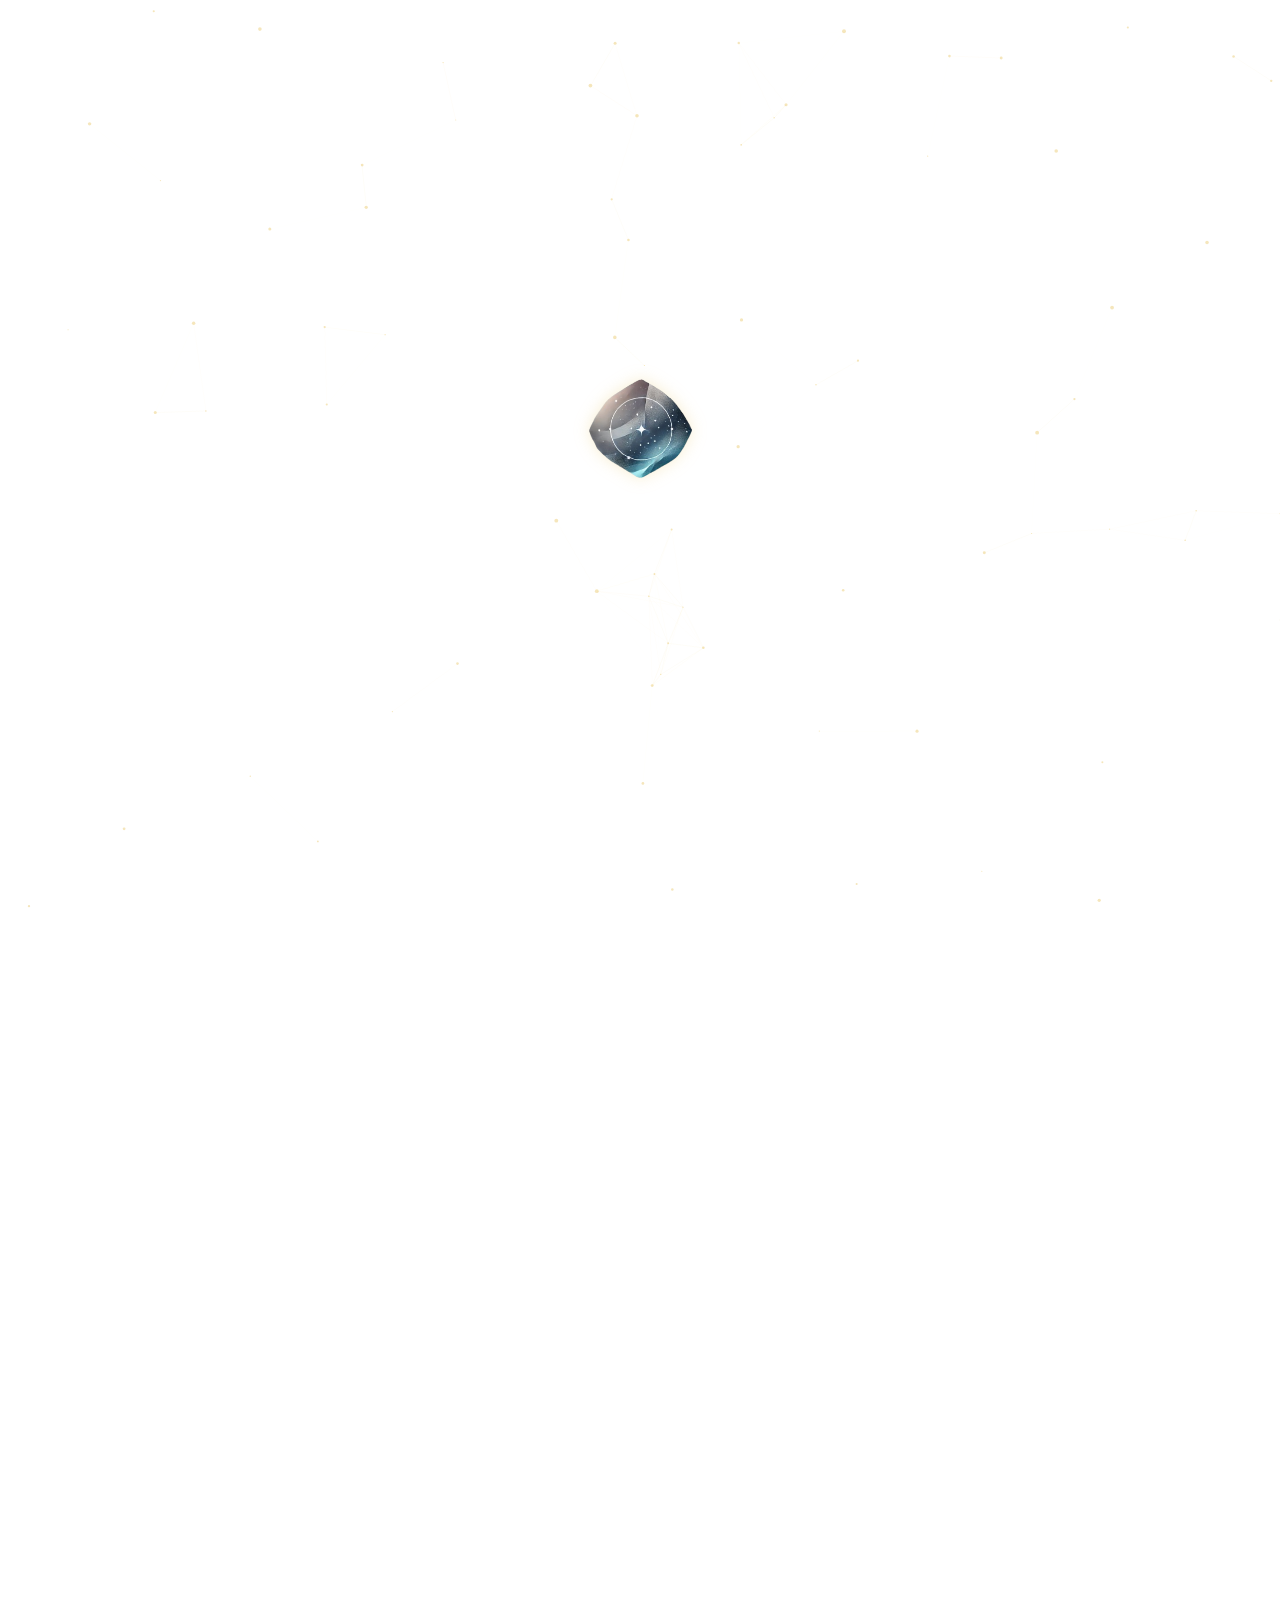
==== commit 3549a1e7: "C" ====
--- a/index.html
+++ b/index.html
@@ -9,6 +9,94 @@
     <link rel="preconnect" href="https://fonts.googleapis.com">
     <link rel="preconnect" href="https://fonts.gstatic.com" crossorigin>
     <link href="https://fonts.googleapis.com/css2?family=Montserrat:wght@200;400;600&display=swap" rel="stylesheet">
+
+    <style id="cdelta-brand-ident-critical">
+        /* Critical landing-state rules: these live in index.html intentionally.
+           They prevent any flash of the site before style.css is applied. */
+        body.brand-intro-running .hud-navbar,
+        body.brand-intro-running .cinema-hero,
+        body.brand-intro-running .content-stream,
+        body.brand-intro-running .matrix-footer {
+            visibility: hidden !important;
+            opacity: 0 !important;
+        }
+
+        .brand-ident {
+            position: fixed !important;
+            inset: 0 !important;
+            z-index: 2147483000 !important;
+            pointer-events: none !important;
+            display: block !important;
+            visibility: visible !important;
+            opacity: 1 !important;
+        }
+
+        .brand-ident-motion {
+            position: fixed !important;
+            left: 50vw !important;
+            top: 50vh !important;
+            width: 220px !important;
+            height: 220px !important;
+            margin: 0 !important;
+            transform: translate(-50%, -50%) !important;
+            transform-origin: center center !important;
+        }
+
+        .brand-ident-rotation {
+            position: absolute !important;
+            inset: 0 !important;
+            perspective: 1400px !important;
+            transform-style: preserve-3d !important;
+        }
+
+        .brand-ident-logo {
+            position: absolute !important;
+            left: 0 !important;
+            top: 0 !important;
+            width: 220px !important;
+            height: 220px !important;
+            object-fit: contain !important;
+            transform-origin: center center !important;
+            transform-style: preserve-3d !important;
+            backface-visibility: visible !important;
+        }
+
+        .brand-ident.is-hidden {
+            visibility: hidden !important;
+            opacity: 0 !important;
+        }
+
+        .hud-logo-img {
+            opacity: 0 !important;
+        }
+
+        .hud-logo-img.logo-ready {
+            opacity: 1 !important;
+        }
+
+        body:not(.brand-intro-running) .cinema-hero,
+        body:not(.brand-intro-running) .content-stream,
+        body:not(.brand-intro-running) .matrix-footer {
+            animation: cdeltaFinalSiteReveal .65s cubic-bezier(.16,1,.3,1) both;
+        }
+
+        @keyframes cdeltaFinalSiteReveal {
+            from { opacity: 0; transform: translateY(8px); }
+            to { opacity: 1; transform: translateY(0); }
+        }
+
+        @media (max-width: 768px) {
+            .brand-ident-motion {
+                width: 170px !important;
+                height: 170px !important;
+            }
+            .brand-ident-logo {
+                width: 170px !important;
+                height: 170px !important;
+            }
+        }
+    </style>
+
 </head>
 <body class="brand-intro-running">
 
@@ -334,6 +422,114 @@
                 window.addEventListener('load', start, { once: true });
             }
         }());
+
+        // CDelta Institutional Brand Ident — final alignment implementation
+        (function () {
+            const ident = document.getElementById('brand-ident');
+            const motion = document.querySelector('.brand-ident-motion');
+            const logo = document.getElementById('brand-ident-logo');
+            const navLogo = document.getElementById('nav-logo');
+
+            if (!ident || !motion || !logo || !navLogo) return;
+
+            function showSite() {
+                document.body.classList.remove('brand-intro-running');
+                navLogo.classList.add('logo-ready');
+                ident.classList.add('is-hidden');
+            }
+
+            function startBrandIdent() {
+                if (window.matchMedia('(prefers-reduced-motion: reduce)').matches) {
+                    showSite();
+                    return;
+                }
+
+                /*
+                 * IMPORTANT:
+                 * The rotation object is centered by CSS at exactly 50vw/50vh.
+                 * We measure the wrapper's real screen rectangle before moving it.
+                 */
+                const startRect = motion.getBoundingClientRect();
+
+                // Temporarily reveal only the nav logo for measurement, while the
+                // entire nav remains visibility-hidden to the user.
+                const previousOpacity = navLogo.style.opacity;
+                navLogo.style.opacity = '1';
+                const targetRect = navLogo.getBoundingClientRect();
+                navLogo.style.opacity = previousOpacity;
+
+                const startCX = startRect.left + startRect.width / 2;
+                const startCY = startRect.top + startRect.height / 2;
+                const targetCX = targetRect.left + targetRect.width / 2;
+                const targetCY = targetRect.top + targetRect.height / 2;
+
+                const dx = targetCX - startCX;
+                const dy = targetCY - startCY;
+                const scale = Math.min(
+                    targetRect.width / startRect.width,
+                    targetRect.height / startRect.height
+                );
+
+                // 2.4 sec: pure rotation; wrapper DOES NOT MOVE.
+                logo.animate(
+                    [
+                        { transform: 'rotateY(0deg) scale(1)' },
+                        { transform: 'rotateY(90deg) scale(1.02)' },
+                        { transform: 'rotateY(180deg) scale(1.04)' },
+                        { transform: 'rotateY(270deg) scale(1.02)' },
+                        { transform: 'rotateY(360deg) scale(1)' }
+                    ],
+                    {
+                        duration: 2400,
+                        easing: 'cubic-bezier(.45,.05,.55,.95)',
+                        fill: 'forwards'
+                    }
+                ).finished
+                .then(function () {
+                    // 0.2 sec: front-facing settle.
+                    return logo.animate(
+                        [
+                            { transform: 'rotateY(360deg) scale(1)' },
+                            { transform: 'rotateY(360deg) scale(1.015)' },
+                            { transform: 'rotateY(360deg) scale(1)' }
+                        ],
+                        { duration: 200, easing: 'ease-out', fill: 'forwards' }
+                    ).finished;
+                })
+                .then(function () {
+                    // 0.8 sec: wrapper travels; rotation layer stays intact.
+                    return motion.animate(
+                        [
+                            { transform: 'translate(-50%, -50%) scale(1)' },
+                            {
+                                transform:
+                                    'translate(calc(-50% + ' + dx + 'px), calc(-50% + ' + dy + 'px)) ' +
+                                    'scale(' + scale + ')'
+                            }
+                        ],
+                        {
+                            duration: 800,
+                            easing: 'cubic-bezier(.65,0,.35,1)',
+                            fill: 'forwards'
+                        }
+                    ).finished;
+                })
+                .then(showSite)
+                .catch(showSite);
+            }
+
+            if (document.readyState === 'complete') {
+                requestAnimationFrame(function () {
+                    requestAnimationFrame(startBrandIdent);
+                });
+            } else {
+                window.addEventListener('load', function () {
+                    requestAnimationFrame(function () {
+                        requestAnimationFrame(startBrandIdent);
+                    });
+                }, { once: true });
+            }
+        }());
 </script>
 </body>
 </html>
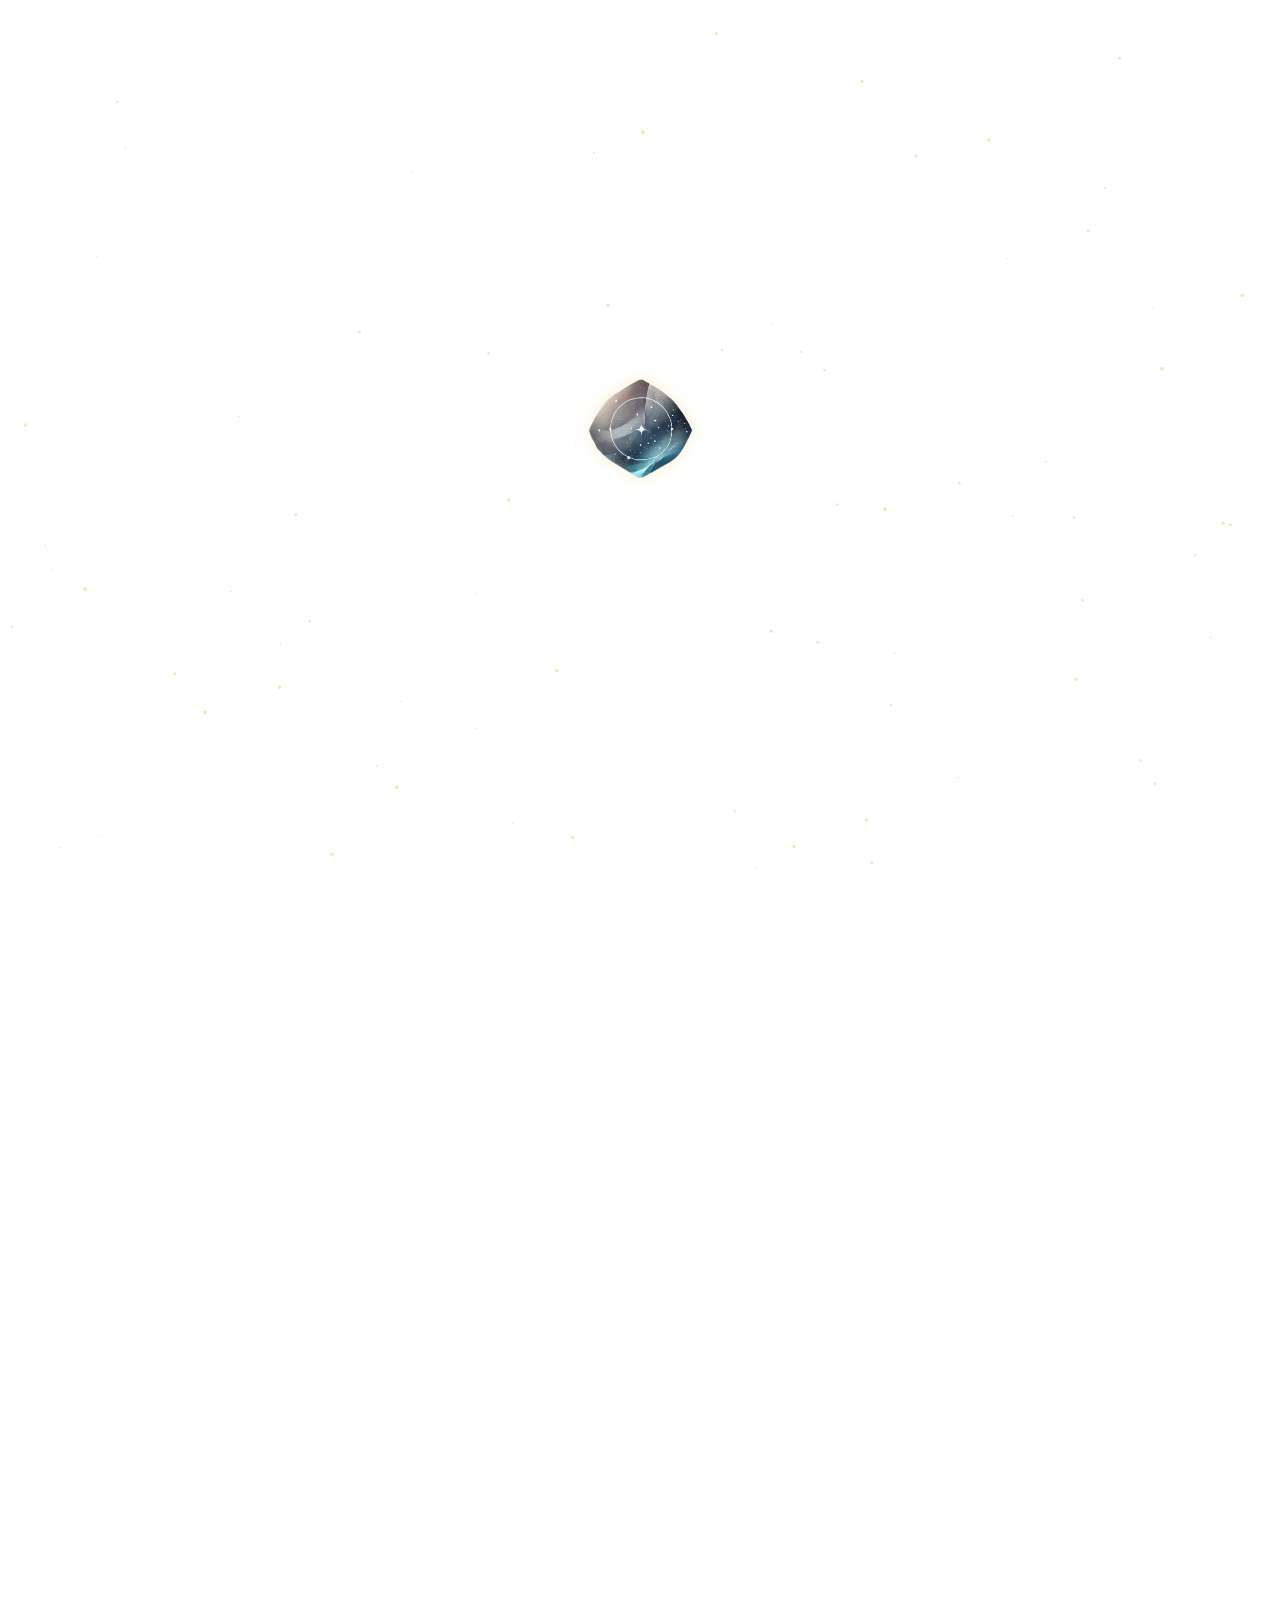
==== commit 469a9bff: "Update index.html" ====
--- a/index.html
+++ b/index.html
@@ -192,7 +192,7 @@
                     <h2>Contact Us</h2>
                 </div>
 
-                <form action="https://formspree.io/f/fihitesh@cdelta.in" method="POST" class="quantum-form">
+                <form action="https://formspree.io/f/mpqogeao" method="POST" class="quantum-form">
                     <div class="quantum-field">
                         <input type="text" id="name" name="name" required placeholder=" ">
                         <label for="name">Full Name</label>
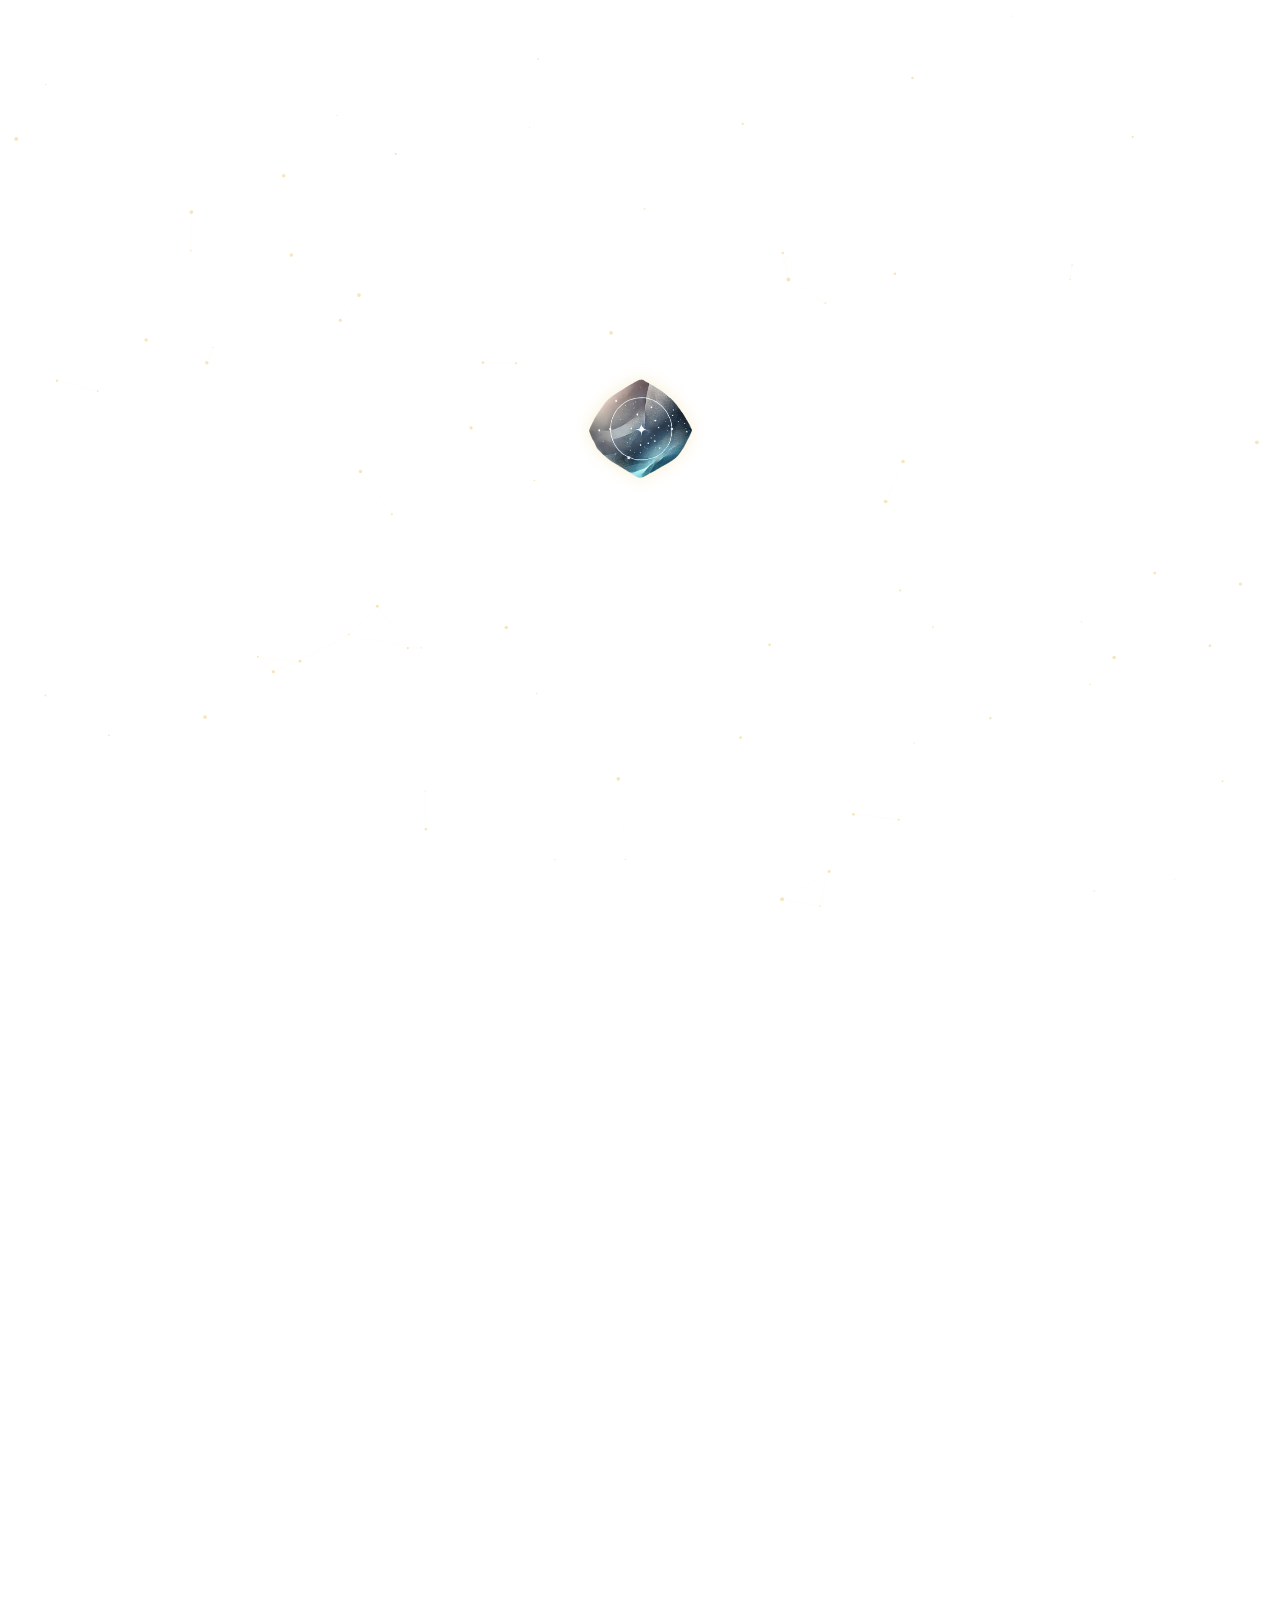
==== commit a3e3c991: "Update index.html" ====
--- a/index.html
+++ b/index.html
@@ -200,7 +200,7 @@
                     </div>
 
                     <div class="quantum-field">
-                        <input type="email" id="email" name="_replyto" required placeholder=" ">
+                        <input type="email" id="email" name="email" required placeholder=" ">
                         <label for="email">Email Address</label>
                         <div class="field-bar"></div>
                     </div>
@@ -532,4 +532,4 @@
         }());
 </script>
 </body>
-</html>
+</html>
